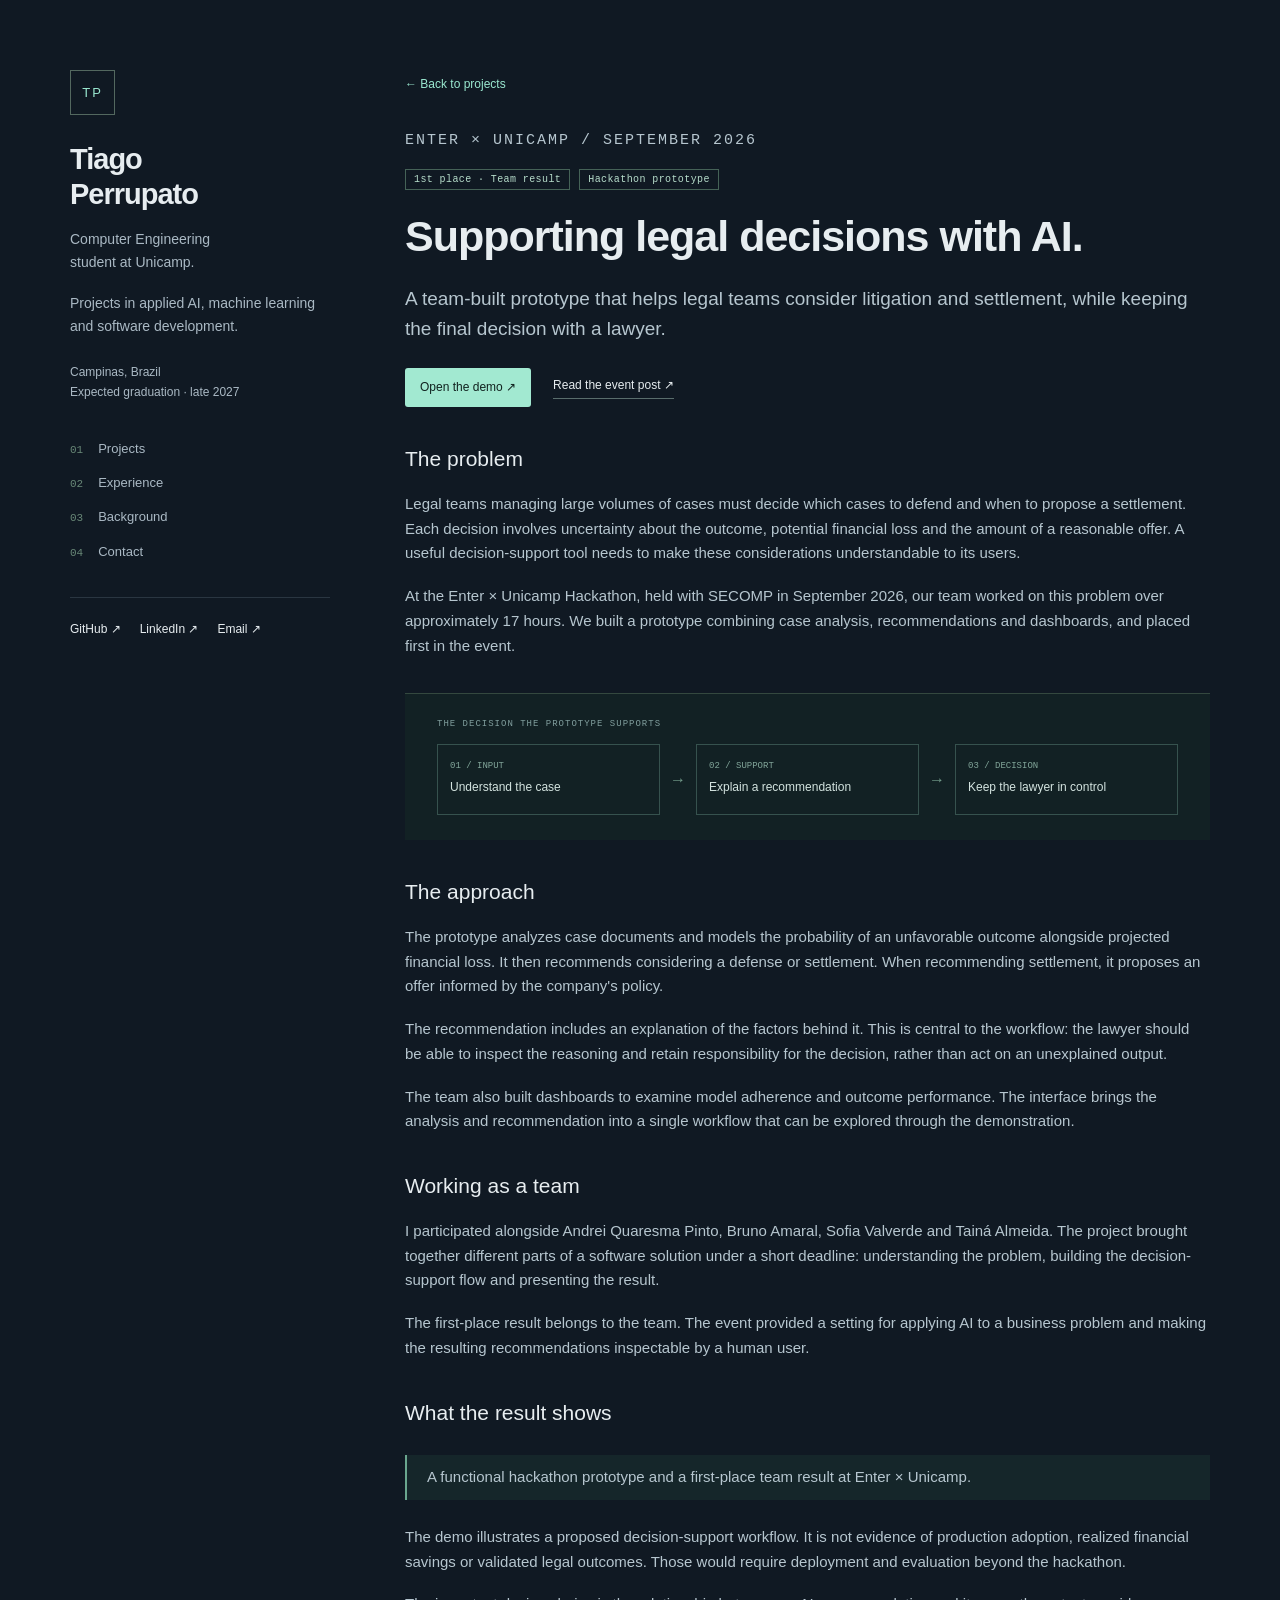
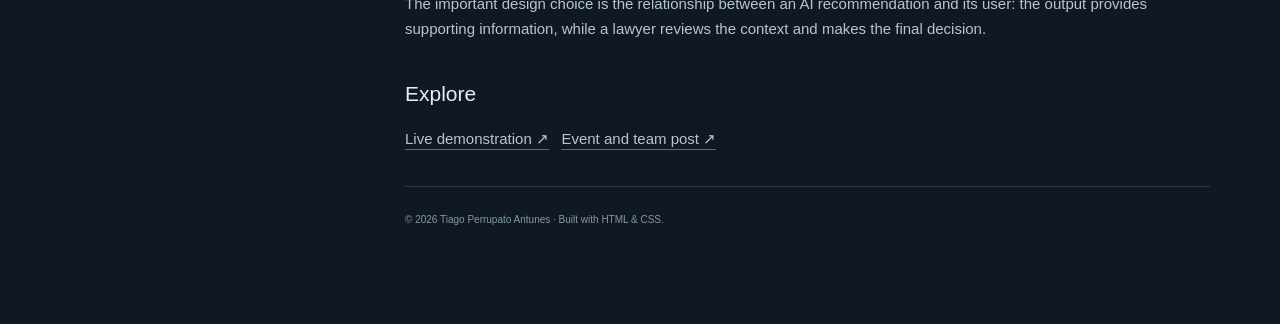
==== projects/enter-unicamp-hackathon/index.html @ a9821acb "Add original portfolio: projects/enter-unicamp-hackathon/index.html" ====
<!doctype html><html lang="en"><head><meta charset="utf-8"><meta name="viewport" content="width=device-width,initial-scale=1"><meta name="description" content="Enter × Unicamp Hackathon: a team prototype for explained litigation and settlement recommendations."><meta name="theme-color" content="#101923"><title>Legal decision support — Tiago Perrupato</title><link rel="icon" href="data:image/svg+xml,%3Csvg xmlns='http://www.w3.org/2000/svg' viewBox='0 0 40 40'%3E%3Crect width='40' height='40' rx='6' fill='%2315262a'/%3E%3Ctext x='7' y='27' fill='%239ae8d0' font-family='monospace' font-size='20'%3ETP%3C/text%3E%3C/svg%3E"><link rel="stylesheet" href="../../assets/style.css"></head><body><a class="skip" href="#main">Skip to content</a><div class="layout"><aside class="identity"><a href="../../" aria-label="Tiago Perrupato, home"><div class="monogram" aria-hidden="true">TP</div><h1>Tiago<br>Perrupato</h1></a><p>Computer Engineering<br>student at Unicamp.</p><p>Projects in applied AI, machine learning and software development.</p><p class="location">Campinas, Brazil<br>Expected graduation · late 2027</p><nav aria-label="Main navigation"><a href="../../#projects"><span class="navnum">01</span>Projects</a><a href="../../#experience"><span class="navnum">02</span>Experience</a><a href="../../#background"><span class="navnum">03</span>Background</a><a href="../../#contact"><span class="navnum">04</span>Contact</a></nav><div class="socials"><a href="https://github.com/tiagoperrupato">GitHub ↗</a><a href="https://www.linkedin.com/in/tiago-perrupato-antunes/">LinkedIn ↗</a><a href="mailto:tiagoperrupato@gmail.com">Email ↗</a></div></aside><main id="main"><div class="case"><a class="back" href="../../#projects">← Back to projects</a><p class="eyebrow">Enter × Unicamp / September 2026</p><div class="tags"><span class="tag">1st place · Team result</span><span class="tag">Hackathon prototype</span></div><h1>Supporting legal decisions with AI.</h1><p class="lead">A team-built prototype that helps legal teams consider litigation and settlement, while keeping the final decision with a lawyer.</p><div class="actions"><a class="primary" href="https://enter-claudios.vercel.app/processos">Open the demo ↗</a><a class="textlink" href="https://www.linkedin.com/feed/update/urn:li:activity:7506745849046073344/">Read the event post ↗</a></div><section><h2>The problem</h2><p>Legal teams managing large volumes of cases must decide which cases to defend and when to propose a settlement. Each decision involves uncertainty about the outcome, potential financial loss and the amount of a reasonable offer. A useful decision-support tool needs to make these considerations understandable to its users.</p><p>At the Enter × Unicamp Hackathon, held with SECOMP in September 2026, our team worked on this problem over approximately 17 hours. We built a prototype combining case analysis, recommendations and dashboards, and placed first in the event.</p></section><div class="workflow" aria-label="Decision workflow"><div class="caption">THE DECISION THE PROTOTYPE SUPPORTS</div><div class="steps"><div class="step"><small>01 / INPUT</small>Understand the case</div><span class="arrow" aria-hidden="true">→</span><div class="step"><small>02 / SUPPORT</small>Explain a recommendation</div><span class="arrow" aria-hidden="true">→</span><div class="step"><small>03 / DECISION</small>Keep the lawyer in control</div></div></div><section><h2>The approach</h2><p>The prototype analyzes case documents and models the probability of an unfavorable outcome alongside projected financial loss. It then recommends considering a defense or settlement. When recommending settlement, it proposes an offer informed by the company's policy.</p><p>The recommendation includes an explanation of the factors behind it. This is central to the workflow: the lawyer should be able to inspect the reasoning and retain responsibility for the decision, rather than act on an unexplained output.</p><p>The team also built dashboards to examine model adherence and outcome performance. The interface brings the analysis and recommendation into a single workflow that can be explored through the demonstration.</p></section><section><h2>Working as a team</h2><p>I participated alongside Andrei Quaresma Pinto, Bruno Amaral, Sofia Valverde and Tainá Almeida. The project brought together different parts of a software solution under a short deadline: understanding the problem, building the decision-support flow and presenting the result.</p><p>The first-place result belongs to the team. The event provided a setting for applying AI to a business problem and making the resulting recommendations inspectable by a human user.</p></section><section><h2>What the result shows</h2><div class="caseblock"><p>A functional hackathon prototype and a first-place team result at Enter × Unicamp.</p></div><p>The demo illustrates a proposed decision-support workflow. It is not evidence of production adoption, realized financial savings or validated legal outcomes. Those would require deployment and evaluation beyond the hackathon.</p><p>The important design choice is the relationship between an AI recommendation and its user: the output provides supporting information, while a lawyer reviews the context and makes the final decision.</p></section><section><h2>Explore</h2><p><a class="textlink" href="https://enter-claudios.vercel.app/processos">Live demonstration ↗</a> &nbsp; <a class="textlink" href="https://www.linkedin.com/feed/update/urn:li:activity:7506745849046073344/">Event and team post ↗</a></p></section></div><footer class="footer">© 2026 Tiago Perrupato Antunes · Built with HTML & CSS.</footer></main></div></body></html>
---- assets/style.css ----
*{box-sizing:border-box}html{scroll-behavior:smooth;scroll-padding-top:35px}body{margin:0;background:#101923;color:#e7edf0;font:16px/1.65 -apple-system,BlinkMacSystemFont,"Segoe UI",sans-serif}a{color:inherit;text-decoration:none}a:hover{color:#9ae8d0}a:focus-visible,summary:focus-visible{outline:2px solid #9ae8d0;outline-offset:5px}::selection{background:#9ae8d0;color:#101923}.skip{position:absolute;left:20px;top:-100px;background:#9ae8d0;color:#101923;padding:10px}.skip:focus{top:10px}.layout{max-width:1220px;margin:auto;display:grid;grid-template-columns:260px minmax(0,1fr);gap:75px;padding:70px 40px}.identity{position:sticky;top:65px;align-self:start}.monogram{width:45px;height:45px;border:1px solid #53685f;display:grid;place-items:center;color:#9ae8d0;font-size:13px;letter-spacing:2px;margin-bottom:27px}h1{font-size:29px;letter-spacing:-1px;line-height:1.2;margin:0 0 16px}p{margin:0 0 18px}.identity p{font-size:14px;color:#aab9c4}.muted{color:#aab9c4}.identity .location{font-size:12px;margin:25px 0}.identity nav{display:grid;gap:13px;margin:35px 0}.identity nav a{font-size:13px;color:#aab9c4}.identity nav a:hover{color:#9ae8d0}.navnum{font:11px monospace;color:#688877;margin-right:15px}.socials{display:flex;gap:19px;font-size:12px;border-top:1px solid #2a3641;padding-top:22px}.eyebrow{font:11px/1.5 monospace;letter-spacing:2px;text-transform:uppercase;color:#9ae8d0;margin:0 0 17px}.sectionhead{display:flex;align-items:center;justify-content:space-between;gap:20px;margin-bottom:24px}.sectionhead h2{font-size:22px;font-weight:500;letter-spacing:-.5px;margin:0}.sectionhead span{font:11px monospace;color:#7f94a3}.featured{border:1px solid #34483f;background:#15262a;position:relative;overflow:hidden;margin-bottom:37px}.featurebody{padding:32px}.tags{display:flex;gap:9px;flex-wrap:wrap;font:10px monospace;letter-spacing:.4px}.tag{border:1px solid #456257;padding:4px 8px;color:#b7ddcb}.featured h3{font-size:31px;letter-spacing:-1px;line-height:1.2;font-weight:500;margin:21px 0 17px}.featured p{font-size:14px;max-width:530px;color:#b9c9cd}.actions{display:flex;gap:22px;align-items:center;flex-wrap:wrap;margin-top:23px;font-size:12px}.primary{background:#a2e9d1;color:#11221f;padding:10px 15px;border-radius:3px}.primary:hover{background:#c4f5e5;color:#11221f}.textlink{border-bottom:1px solid #596d6c;padding-bottom:2px}.workflow{padding:25px 32px;background:#122124;border-top:1px solid #34483f}.workflow .caption{font:9px monospace;color:#809e9d;letter-spacing:1px;margin-bottom:15px}.steps{display:grid;grid-template-columns:1fr 20px 1fr 20px 1fr;align-items:center;gap:8px}.step{border:1px solid #36524e;padding:16px 12px;font-size:12px;color:#d3e3df}.step small{display:block;font:9px monospace;color:#82a69a;margin-bottom:7px}.arrow{color:#739c8b;text-align:center}.projectrow{display:grid;grid-template-columns:1fr auto;gap:22px;padding:23px 0;border-top:1px solid #2a3641}.projectrow h3{font-size:15px;font-weight:500;margin:0 0 6px}.projectrow p{font-size:13px;color:#aab9c4;max-width:520px;margin:0}.projectrow .meta{font:10px monospace;color:#789c91;margin-bottom:7px}.projectrow>a{font-size:12px;color:#a7d5c8;align-self:center;white-space:nowrap}section{margin-bottom:67px}.experience{display:grid;grid-template-columns:110px 1fr;gap:20px;padding:25px 0;border-top:1px solid #2a3641}.date{font:10px/1.8 monospace;color:#8fa4ae}.experience h3{font-size:16px;font-weight:500;margin:0 0 3px}.role{font-size:12px;color:#9ae8d0;margin-bottom:11px}.experience p{font-size:13px;color:#aab9c4;margin-bottom:10px}.paper{display:block;border-left:2px solid #5f9c87;padding-left:14px;margin-top:18px;font-size:12px;color:#c0d7d0}.background p{font-size:14px;color:#aab9c4}.edu{display:flex;justify-content:space-between;gap:20px;font-size:13px;border-top:1px solid #2a3641;padding:18px 0}.edu small{display:block;color:#aab9c4}.contactlinks{display:flex;flex-wrap:wrap;gap:23px;font-size:13px}.footer{font-size:10px;color:#8398a2;border-top:1px solid #2a3641;padding:25px 0}.back{display:inline-block;font-size:12px;color:#9ae8d0;margin-bottom:35px}.case h1{font-size:43px;line-height:1.15;margin:22px 0}.case h2{font-size:21px;font-weight:500;margin:35px 0 15px}.case p,.case li{font-size:15px;color:#b6c6cf}.case .lead{font-size:19px;line-height:1.6}.caseblock{border-left:2px solid #6aa68e;padding:10px 20px;margin:25px 0;background:#15262a}.caseblock p{margin:0}.case ul{padding-left:19px}.case section{margin-bottom:35px}@media(max-width:900px){.layout{gap:35px;padding:40px 25px;grid-template-columns:210px minmax(0,1fr)}.featured h3{font-size:26px}.steps{grid-template-columns:1fr}.arrow{transform:rotate(90deg);height:18px}.featurebody,.workflow{padding:23px}}@media(max-width:680px){.layout{display:block;padding:30px 22px}.identity{position:static;margin-bottom:43px}.monogram{margin-bottom:15px}.identity h1{font-size:29px}.identity p{max-width:400px}.identity nav{display:flex;gap:18px;flex-wrap:wrap;margin:25px 0}.navnum{display:none}.identity .location{margin:15px 0}.socials{max-width:360px}.experience{grid-template-columns:1fr;gap:8px}.date{font-size:10px}.sectionhead span{display:none}.projectrow{gap:13px}.projectrow>a{font-size:10px}.case h1{font-size:34px}.edu{display:block}.edu>span{display:block;margin-top:8px}.case .lead{font-size:17px}}@media(prefers-reduced-motion:reduce){html{scroll-behavior:auto}}
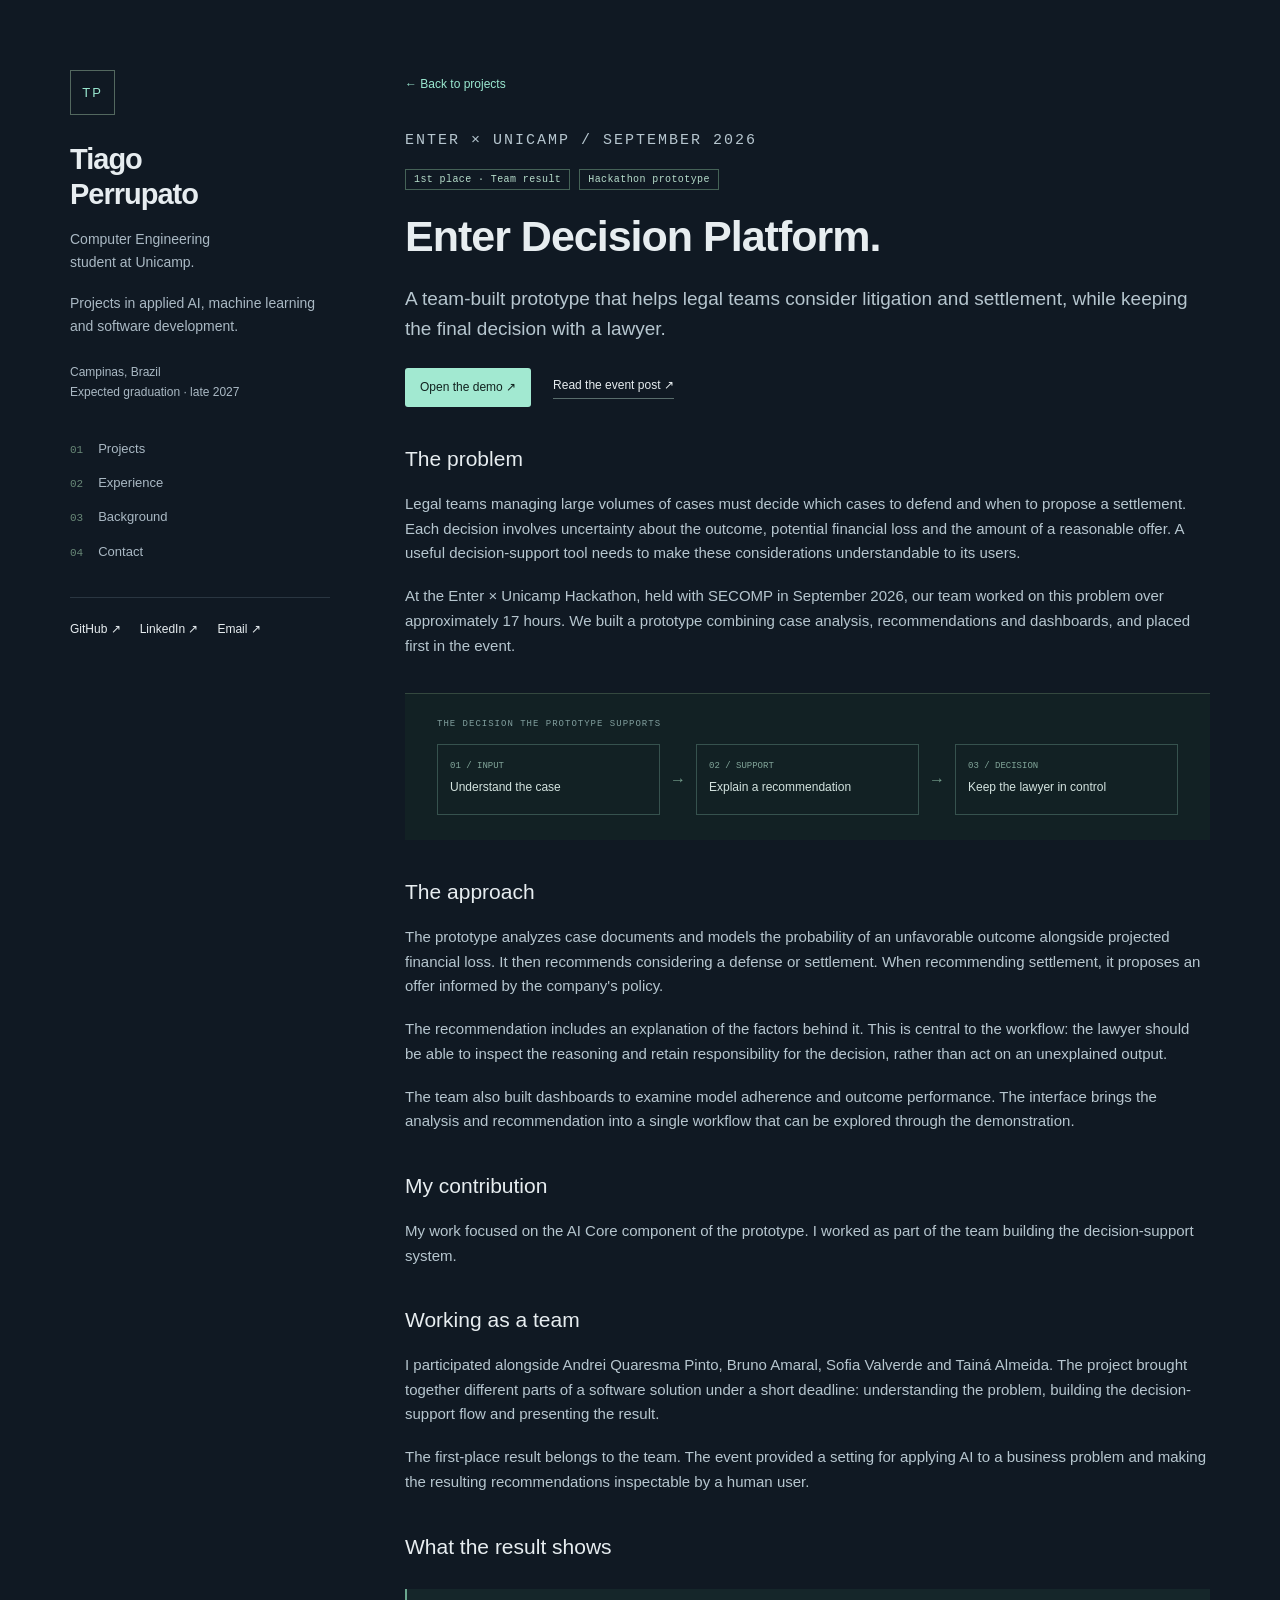
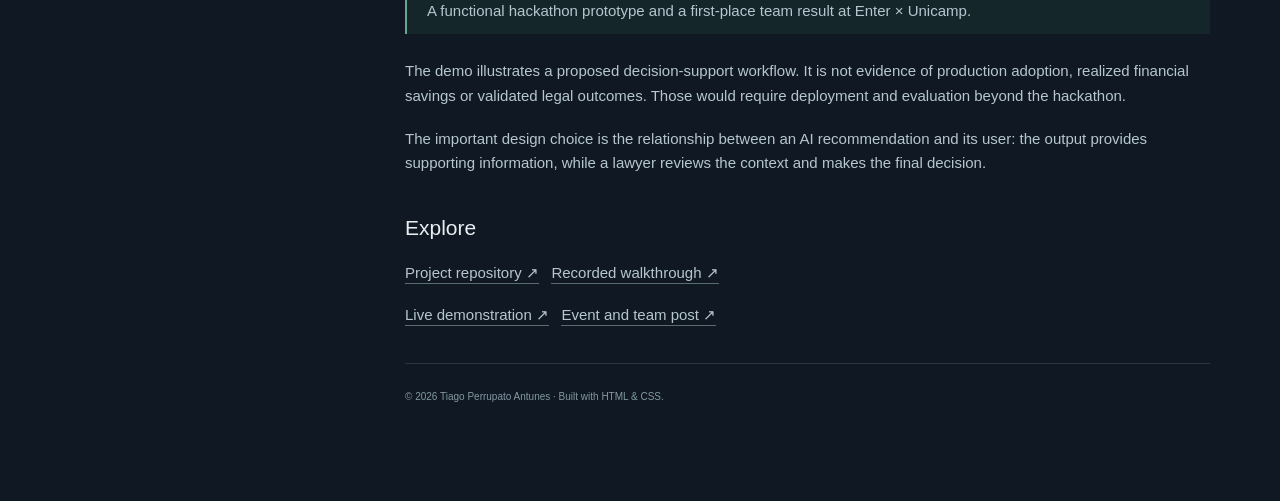
==== commit 031ed83f: "Refine project presentation and attribution" ====
--- a/projects/enter-unicamp-hackathon/index.html
+++ b/projects/enter-unicamp-hackathon/index.html
@@ -1 +1 @@
-<!doctype html><html lang="en"><head><meta charset="utf-8"><meta name="viewport" content="width=device-width,initial-scale=1"><meta name="description" content="Enter × Unicamp Hackathon: a team prototype for explained litigation and settlement recommendations."><meta name="theme-color" content="#101923"><title>Legal decision support — Tiago Perrupato</title><link rel="icon" href="data:image/svg+xml,%3Csvg xmlns='http://www.w3.org/2000/svg' viewBox='0 0 40 40'%3E%3Crect width='40' height='40' rx='6' fill='%2315262a'/%3E%3Ctext x='7' y='27' fill='%239ae8d0' font-family='monospace' font-size='20'%3ETP%3C/text%3E%3C/svg%3E"><link rel="stylesheet" href="../../assets/style.css"></head><body><a class="skip" href="#main">Skip to content</a><div class="layout"><aside class="identity"><a href="../../" aria-label="Tiago Perrupato, home"><div class="monogram" aria-hidden="true">TP</div><h1>Tiago<br>Perrupato</h1></a><p>Computer Engineering<br>student at Unicamp.</p><p>Projects in applied AI, machine learning and software development.</p><p class="location">Campinas, Brazil<br>Expected graduation · late 2027</p><nav aria-label="Main navigation"><a href="../../#projects"><span class="navnum">01</span>Projects</a><a href="../../#experience"><span class="navnum">02</span>Experience</a><a href="../../#background"><span class="navnum">03</span>Background</a><a href="../../#contact"><span class="navnum">04</span>Contact</a></nav><div class="socials"><a href="https://github.com/tiagoperrupato">GitHub ↗</a><a href="https://www.linkedin.com/in/tiago-perrupato-antunes/">LinkedIn ↗</a><a href="mailto:tiagoperrupato@gmail.com">Email ↗</a></div></aside><main id="main"><div class="case"><a class="back" href="../../#projects">← Back to projects</a><p class="eyebrow">Enter × Unicamp / September 2026</p><div class="tags"><span class="tag">1st place · Team result</span><span class="tag">Hackathon prototype</span></div><h1>Supporting legal decisions with AI.</h1><p class="lead">A team-built prototype that helps legal teams consider litigation and settlement, while keeping the final decision with a lawyer.</p><div class="actions"><a class="primary" href="https://enter-claudios.vercel.app/processos">Open the demo ↗</a><a class="textlink" href="https://www.linkedin.com/feed/update/urn:li:activity:7506745849046073344/">Read the event post ↗</a></div><section><h2>The problem</h2><p>Legal teams managing large volumes of cases must decide which cases to defend and when to propose a settlement. Each decision involves uncertainty about the outcome, potential financial loss and the amount of a reasonable offer. A useful decision-support tool needs to make these considerations understandable to its users.</p><p>At the Enter × Unicamp Hackathon, held with SECOMP in September 2026, our team worked on this problem over approximately 17 hours. We built a prototype combining case analysis, recommendations and dashboards, and placed first in the event.</p></section><div class="workflow" aria-label="Decision workflow"><div class="caption">THE DECISION THE PROTOTYPE SUPPORTS</div><div class="steps"><div class="step"><small>01 / INPUT</small>Understand the case</div><span class="arrow" aria-hidden="true">→</span><div class="step"><small>02 / SUPPORT</small>Explain a recommendation</div><span class="arrow" aria-hidden="true">→</span><div class="step"><small>03 / DECISION</small>Keep the lawyer in control</div></div></div><section><h2>The approach</h2><p>The prototype analyzes case documents and models the probability of an unfavorable outcome alongside projected financial loss. It then recommends considering a defense or settlement. When recommending settlement, it proposes an offer informed by the company's policy.</p><p>The recommendation includes an explanation of the factors behind it. This is central to the workflow: the lawyer should be able to inspect the reasoning and retain responsibility for the decision, rather than act on an unexplained output.</p><p>The team also built dashboards to examine model adherence and outcome performance. The interface brings the analysis and recommendation into a single workflow that can be explored through the demonstration.</p></section><section><h2>Working as a team</h2><p>I participated alongside Andrei Quaresma Pinto, Bruno Amaral, Sofia Valverde and Tainá Almeida. The project brought together different parts of a software solution under a short deadline: understanding the problem, building the decision-support flow and presenting the result.</p><p>The first-place result belongs to the team. The event provided a setting for applying AI to a business problem and making the resulting recommendations inspectable by a human user.</p></section><section><h2>What the result shows</h2><div class="caseblock"><p>A functional hackathon prototype and a first-place team result at Enter × Unicamp.</p></div><p>The demo illustrates a proposed decision-support workflow. It is not evidence of production adoption, realized financial savings or validated legal outcomes. Those would require deployment and evaluation beyond the hackathon.</p><p>The important design choice is the relationship between an AI recommendation and its user: the output provides supporting information, while a lawyer reviews the context and makes the final decision.</p></section><section><h2>Explore</h2><p><a class="textlink" href="https://enter-claudios.vercel.app/processos">Live demonstration ↗</a> &nbsp; <a class="textlink" href="https://www.linkedin.com/feed/update/urn:li:activity:7506745849046073344/">Event and team post ↗</a></p></section></div><footer class="footer">© 2026 Tiago Perrupato Antunes · Built with HTML & CSS.</footer></main></div></body></html>+<!doctype html><html lang="en"><head><meta charset="utf-8"><meta name="viewport" content="width=device-width,initial-scale=1"><meta name="description" content="Enter × Unicamp Hackathon: a team prototype for explained litigation and settlement recommendations."><meta name="theme-color" content="#101923"><title>Legal decision support — Tiago Perrupato</title><link rel="icon" href="data:image/svg+xml,%3Csvg xmlns='http://www.w3.org/2000/svg' viewBox='0 0 40 40'%3E%3Crect width='40' height='40' rx='6' fill='%2315262a'/%3E%3Ctext x='7' y='27' fill='%239ae8d0' font-family='monospace' font-size='20'%3ETP%3C/text%3E%3C/svg%3E"><link rel="stylesheet" href="../../assets/style.css"></head><body><a class="skip" href="#main">Skip to content</a><div class="layout"><aside class="identity"><a href="../../" aria-label="Tiago Perrupato, home"><div class="monogram" aria-hidden="true">TP</div><h1>Tiago<br>Perrupato</h1></a><p>Computer Engineering<br>student at Unicamp.</p><p>Projects in applied AI, machine learning and software development.</p><p class="location">Campinas, Brazil<br>Expected graduation · late 2027</p><nav aria-label="Main navigation"><a href="../../#projects"><span class="navnum">01</span>Projects</a><a href="../../#experience"><span class="navnum">02</span>Experience</a><a href="../../#background"><span class="navnum">03</span>Background</a><a href="../../#contact"><span class="navnum">04</span>Contact</a></nav><div class="socials"><a href="https://github.com/tiagoperrupato">GitHub ↗</a><a href="https://www.linkedin.com/in/tiago-perrupato-antunes/">LinkedIn ↗</a><a href="mailto:tiagoperrupato@gmail.com">Email ↗</a></div></aside><main id="main"><div class="case"><a class="back" href="../../#projects">← Back to projects</a><p class="eyebrow">Enter × Unicamp / September 2026</p><div class="tags"><span class="tag">1st place · Team result</span><span class="tag">Hackathon prototype</span></div><h1>Enter Decision Platform.</h1><p class="lead">A team-built prototype that helps legal teams consider litigation and settlement, while keeping the final decision with a lawyer.</p><div class="actions"><a class="primary" href="https://enter-claudios.vercel.app/processos">Open the demo ↗</a><a class="textlink" href="https://www.linkedin.com/feed/update/urn:li:activity:7506745849046073344/">Read the event post ↗</a></div><section><h2>The problem</h2><p>Legal teams managing large volumes of cases must decide which cases to defend and when to propose a settlement. Each decision involves uncertainty about the outcome, potential financial loss and the amount of a reasonable offer. A useful decision-support tool needs to make these considerations understandable to its users.</p><p>At the Enter × Unicamp Hackathon, held with SECOMP in September 2026, our team worked on this problem over approximately 17 hours. We built a prototype combining case analysis, recommendations and dashboards, and placed first in the event.</p></section><div class="workflow" aria-label="Decision workflow"><div class="caption">THE DECISION THE PROTOTYPE SUPPORTS</div><div class="steps"><div class="step"><small>01 / INPUT</small>Understand the case</div><span class="arrow" aria-hidden="true">→</span><div class="step"><small>02 / SUPPORT</small>Explain a recommendation</div><span class="arrow" aria-hidden="true">→</span><div class="step"><small>03 / DECISION</small>Keep the lawyer in control</div></div></div><section><h2>The approach</h2><p>The prototype analyzes case documents and models the probability of an unfavorable outcome alongside projected financial loss. It then recommends considering a defense or settlement. When recommending settlement, it proposes an offer informed by the company's policy.</p><p>The recommendation includes an explanation of the factors behind it. This is central to the workflow: the lawyer should be able to inspect the reasoning and retain responsibility for the decision, rather than act on an unexplained output.</p><p>The team also built dashboards to examine model adherence and outcome performance. The interface brings the analysis and recommendation into a single workflow that can be explored through the demonstration.</p></section><section><h2>My contribution</h2><p>My work focused on the AI Core component of the prototype. I worked as part of the team building the decision-support system.</p><h2>Working as a team</h2><p>I participated alongside Andrei Quaresma Pinto, Bruno Amaral, Sofia Valverde and Tainá Almeida. The project brought together different parts of a software solution under a short deadline: understanding the problem, building the decision-support flow and presenting the result.</p><p>The first-place result belongs to the team. The event provided a setting for applying AI to a business problem and making the resulting recommendations inspectable by a human user.</p></section><section><h2>What the result shows</h2><div class="caseblock"><p>A functional hackathon prototype and a first-place team result at Enter × Unicamp.</p></div><p>The demo illustrates a proposed decision-support workflow. It is not evidence of production adoption, realized financial savings or validated legal outcomes. Those would require deployment and evaluation beyond the hackathon.</p><p>The important design choice is the relationship between an AI recommendation and its user: the output provides supporting information, while a lawyer reviews the context and makes the final decision.</p></section><section><h2>Explore</h2><p><a class="textlink" href="https://github.com/AndreiQP/hackathon-unicamp-2026">Project repository ↗</a> &nbsp; <a class="textlink" href="https://youtu.be/1ZYb-6MXH5U">Recorded walkthrough ↗</a></p><p><a class="textlink" href="https://enter-claudios.vercel.app/processos">Live demonstration ↗</a> &nbsp; <a class="textlink" href="https://www.linkedin.com/feed/update/urn:li:activity:7506745849046073344/">Event and team post ↗</a></p></section></div><footer class="footer">© 2026 Tiago Perrupato Antunes · Built with HTML & CSS.</footer></main></div></body></html>
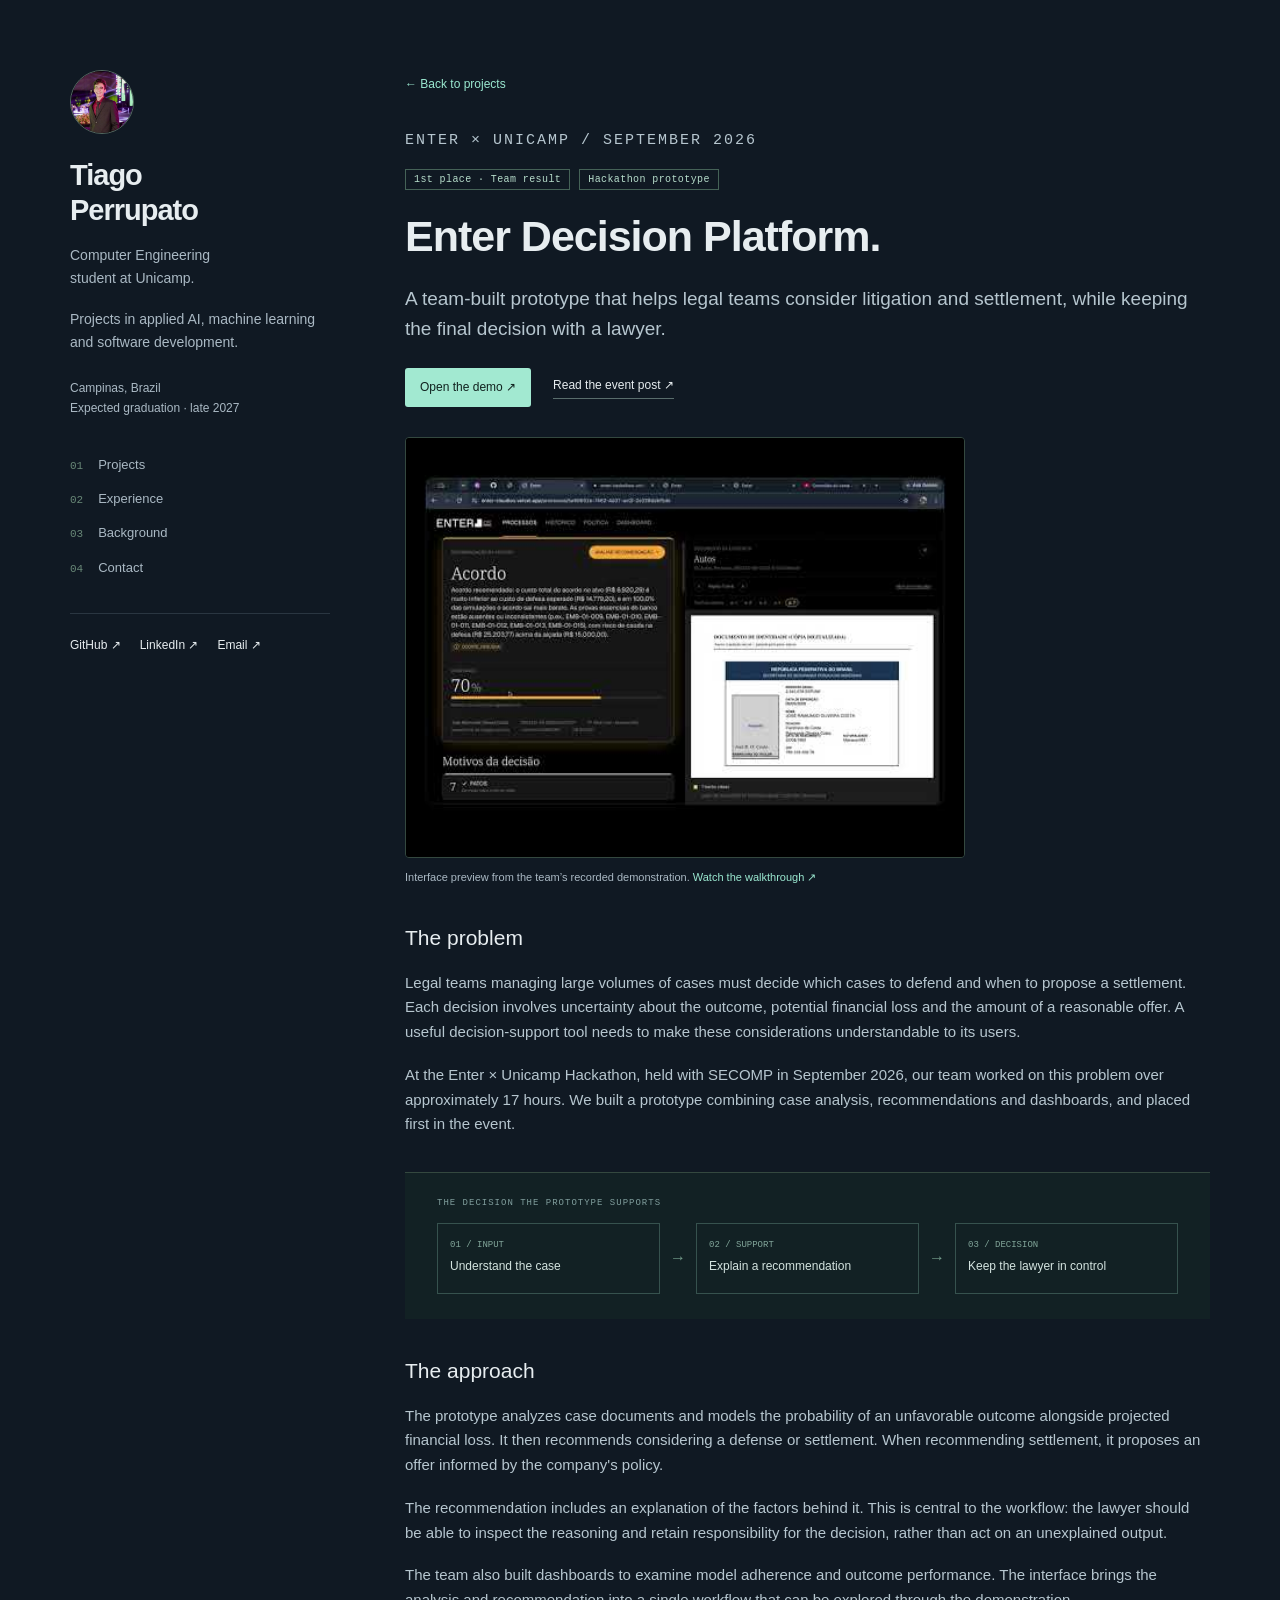
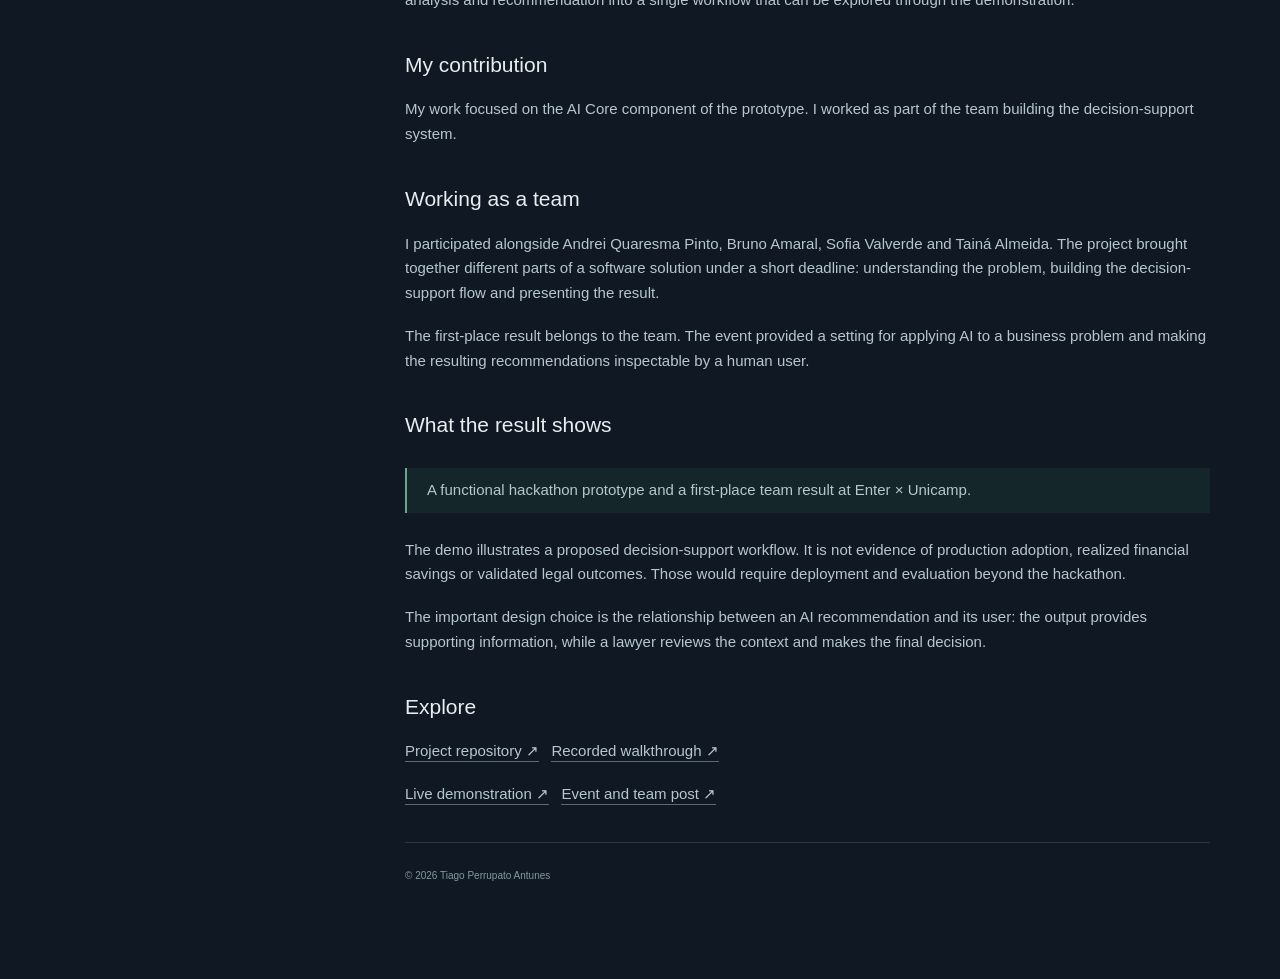
==== commit 7196a9da: "Refine project presentation and attribution" ====
--- a/projects/enter-unicamp-hackathon/index.html
+++ b/projects/enter-unicamp-hackathon/index.html
@@ -1 +1 @@
-<!doctype html><html lang="en"><head><meta charset="utf-8"><meta name="viewport" content="width=device-width,initial-scale=1"><meta name="description" content="Enter × Unicamp Hackathon: a team prototype for explained litigation and settlement recommendations."><meta name="theme-color" content="#101923"><title>Legal decision support — Tiago Perrupato</title><link rel="icon" href="data:image/svg+xml,%3Csvg xmlns='http://www.w3.org/2000/svg' viewBox='0 0 40 40'%3E%3Crect width='40' height='40' rx='6' fill='%2315262a'/%3E%3Ctext x='7' y='27' fill='%239ae8d0' font-family='monospace' font-size='20'%3ETP%3C/text%3E%3C/svg%3E"><link rel="stylesheet" href="../../assets/style.css"></head><body><a class="skip" href="#main">Skip to content</a><div class="layout"><aside class="identity"><a href="../../" aria-label="Tiago Perrupato, home"><div class="monogram" aria-hidden="true">TP</div><h1>Tiago<br>Perrupato</h1></a><p>Computer Engineering<br>student at Unicamp.</p><p>Projects in applied AI, machine learning and software development.</p><p class="location">Campinas, Brazil<br>Expected graduation · late 2027</p><nav aria-label="Main navigation"><a href="../../#projects"><span class="navnum">01</span>Projects</a><a href="../../#experience"><span class="navnum">02</span>Experience</a><a href="../../#background"><span class="navnum">03</span>Background</a><a href="../../#contact"><span class="navnum">04</span>Contact</a></nav><div class="socials"><a href="https://github.com/tiagoperrupato">GitHub ↗</a><a href="https://www.linkedin.com/in/tiago-perrupato-antunes/">LinkedIn ↗</a><a href="mailto:tiagoperrupato@gmail.com">Email ↗</a></div></aside><main id="main"><div class="case"><a class="back" href="../../#projects">← Back to projects</a><p class="eyebrow">Enter × Unicamp / September 2026</p><div class="tags"><span class="tag">1st place · Team result</span><span class="tag">Hackathon prototype</span></div><h1>Enter Decision Platform.</h1><p class="lead">A team-built prototype that helps legal teams consider litigation and settlement, while keeping the final decision with a lawyer.</p><div class="actions"><a class="primary" href="https://enter-claudios.vercel.app/processos">Open the demo ↗</a><a class="textlink" href="https://www.linkedin.com/feed/update/urn:li:activity:7506745849046073344/">Read the event post ↗</a></div><section><h2>The problem</h2><p>Legal teams managing large volumes of cases must decide which cases to defend and when to propose a settlement. Each decision involves uncertainty about the outcome, potential financial loss and the amount of a reasonable offer. A useful decision-support tool needs to make these considerations understandable to its users.</p><p>At the Enter × Unicamp Hackathon, held with SECOMP in September 2026, our team worked on this problem over approximately 17 hours. We built a prototype combining case analysis, recommendations and dashboards, and placed first in the event.</p></section><div class="workflow" aria-label="Decision workflow"><div class="caption">THE DECISION THE PROTOTYPE SUPPORTS</div><div class="steps"><div class="step"><small>01 / INPUT</small>Understand the case</div><span class="arrow" aria-hidden="true">→</span><div class="step"><small>02 / SUPPORT</small>Explain a recommendation</div><span class="arrow" aria-hidden="true">→</span><div class="step"><small>03 / DECISION</small>Keep the lawyer in control</div></div></div><section><h2>The approach</h2><p>The prototype analyzes case documents and models the probability of an unfavorable outcome alongside projected financial loss. It then recommends considering a defense or settlement. When recommending settlement, it proposes an offer informed by the company's policy.</p><p>The recommendation includes an explanation of the factors behind it. This is central to the workflow: the lawyer should be able to inspect the reasoning and retain responsibility for the decision, rather than act on an unexplained output.</p><p>The team also built dashboards to examine model adherence and outcome performance. The interface brings the analysis and recommendation into a single workflow that can be explored through the demonstration.</p></section><section><h2>My contribution</h2><p>My work focused on the AI Core component of the prototype. I worked as part of the team building the decision-support system.</p><h2>Working as a team</h2><p>I participated alongside Andrei Quaresma Pinto, Bruno Amaral, Sofia Valverde and Tainá Almeida. The project brought together different parts of a software solution under a short deadline: understanding the problem, building the decision-support flow and presenting the result.</p><p>The first-place result belongs to the team. The event provided a setting for applying AI to a business problem and making the resulting recommendations inspectable by a human user.</p></section><section><h2>What the result shows</h2><div class="caseblock"><p>A functional hackathon prototype and a first-place team result at Enter × Unicamp.</p></div><p>The demo illustrates a proposed decision-support workflow. It is not evidence of production adoption, realized financial savings or validated legal outcomes. Those would require deployment and evaluation beyond the hackathon.</p><p>The important design choice is the relationship between an AI recommendation and its user: the output provides supporting information, while a lawyer reviews the context and makes the final decision.</p></section><section><h2>Explore</h2><p><a class="textlink" href="https://github.com/AndreiQP/hackathon-unicamp-2026">Project repository ↗</a> &nbsp; <a class="textlink" href="https://youtu.be/1ZYb-6MXH5U">Recorded walkthrough ↗</a></p><p><a class="textlink" href="https://enter-claudios.vercel.app/processos">Live demonstration ↗</a> &nbsp; <a class="textlink" href="https://www.linkedin.com/feed/update/urn:li:activity:7506745849046073344/">Event and team post ↗</a></p></section></div><footer class="footer">© 2026 Tiago Perrupato Antunes · Built with HTML & CSS.</footer></main></div></body></html>+<!doctype html><html lang="en"><head><meta charset="utf-8"><meta name="viewport" content="width=device-width,initial-scale=1"><meta name="description" content="Enter × Unicamp Hackathon: a team prototype for explained litigation and settlement recommendations."><meta name="theme-color" content="#101923"><title>Legal decision support — Tiago Perrupato</title><link rel="icon" href="data:image/svg+xml,%3Csvg xmlns='http://www.w3.org/2000/svg' viewBox='0 0 40 40'%3E%3Crect width='40' height='40' rx='6' fill='%2315262a'/%3E%3Ctext x='7' y='27' fill='%239ae8d0' font-family='monospace' font-size='20'%3ETP%3C/text%3E%3C/svg%3E"><link rel="stylesheet" href="../../assets/style.css"></head><body><a class="skip" href="#main">Skip to content</a><div class="layout"><aside class="identity"><a href="../../" aria-label="Tiago Perrupato, home"><img class="portrait" src="../../assets/portrait.jpg" alt="Tiago Perrupato Antunes" width="64" height="64"><h1>Tiago<br>Perrupato</h1></a><p>Computer Engineering<br>student at Unicamp.</p><p>Projects in applied AI, machine learning and software development.</p><p class="location">Campinas, Brazil<br>Expected graduation · late 2027</p><nav aria-label="Main navigation"><a href="../../#projects"><span class="navnum">01</span>Projects</a><a href="../../#experience"><span class="navnum">02</span>Experience</a><a href="../../#background"><span class="navnum">03</span>Background</a><a href="../../#contact"><span class="navnum">04</span>Contact</a></nav><div class="socials"><a href="https://github.com/tiagoperrupato">GitHub ↗</a><a href="https://www.linkedin.com/in/tiago-perrupato-antunes/">LinkedIn ↗</a><a href="mailto:tiagoperrupato@gmail.com">Email ↗</a></div></aside><main id="main"><div class="case"><a class="back" href="../../#projects">← Back to projects</a><p class="eyebrow">Enter × Unicamp / September 2026</p><div class="tags"><span class="tag">1st place · Team result</span><span class="tag">Hackathon prototype</span></div><h1>Enter Decision Platform.</h1><p class="lead">A team-built prototype that helps legal teams consider litigation and settlement, while keeping the final decision with a lawyer.</p><div class="actions"><a class="primary" href="https://enter-claudios.vercel.app/processos">Open the demo ↗</a><a class="textlink" href="https://www.linkedin.com/feed/update/urn:li:activity:7506745849046073344/">Read the event post ↗</a></div><figure class="demofigure"><a href="https://youtu.be/1ZYb-6MXH5U"><img src="../../assets/hackathon-video.jpg" alt="Video preview showing the project recommendation and document-review interface" width="480" height="360"></a><figcaption>Interface preview from the team’s recorded demonstration. <a href="https://youtu.be/1ZYb-6MXH5U">Watch the walkthrough ↗</a></figcaption></figure><section><h2>The problem</h2><p>Legal teams managing large volumes of cases must decide which cases to defend and when to propose a settlement. Each decision involves uncertainty about the outcome, potential financial loss and the amount of a reasonable offer. A useful decision-support tool needs to make these considerations understandable to its users.</p><p>At the Enter × Unicamp Hackathon, held with SECOMP in September 2026, our team worked on this problem over approximately 17 hours. We built a prototype combining case analysis, recommendations and dashboards, and placed first in the event.</p></section><div class="workflow" aria-label="Decision workflow"><div class="caption">THE DECISION THE PROTOTYPE SUPPORTS</div><div class="steps"><div class="step"><small>01 / INPUT</small>Understand the case</div><span class="arrow" aria-hidden="true">→</span><div class="step"><small>02 / SUPPORT</small>Explain a recommendation</div><span class="arrow" aria-hidden="true">→</span><div class="step"><small>03 / DECISION</small>Keep the lawyer in control</div></div></div><section><h2>The approach</h2><p>The prototype analyzes case documents and models the probability of an unfavorable outcome alongside projected financial loss. It then recommends considering a defense or settlement. When recommending settlement, it proposes an offer informed by the company's policy.</p><p>The recommendation includes an explanation of the factors behind it. This is central to the workflow: the lawyer should be able to inspect the reasoning and retain responsibility for the decision, rather than act on an unexplained output.</p><p>The team also built dashboards to examine model adherence and outcome performance. The interface brings the analysis and recommendation into a single workflow that can be explored through the demonstration.</p></section><section><h2>My contribution</h2><p>My work focused on the AI Core component of the prototype. I worked as part of the team building the decision-support system.</p><h2>Working as a team</h2><p>I participated alongside Andrei Quaresma Pinto, Bruno Amaral, Sofia Valverde and Tainá Almeida. The project brought together different parts of a software solution under a short deadline: understanding the problem, building the decision-support flow and presenting the result.</p><p>The first-place result belongs to the team. The event provided a setting for applying AI to a business problem and making the resulting recommendations inspectable by a human user.</p></section><section><h2>What the result shows</h2><div class="caseblock"><p>A functional hackathon prototype and a first-place team result at Enter × Unicamp.</p></div><p>The demo illustrates a proposed decision-support workflow. It is not evidence of production adoption, realized financial savings or validated legal outcomes. Those would require deployment and evaluation beyond the hackathon.</p><p>The important design choice is the relationship between an AI recommendation and its user: the output provides supporting information, while a lawyer reviews the context and makes the final decision.</p></section><section><h2>Explore</h2><p><a class="textlink" href="https://github.com/AndreiQP/hackathon-unicamp-2026">Project repository ↗</a> &nbsp; <a class="textlink" href="https://youtu.be/1ZYb-6MXH5U">Recorded walkthrough ↗</a></p><p><a class="textlink" href="https://enter-claudios.vercel.app/processos">Live demonstration ↗</a> &nbsp; <a class="textlink" href="https://www.linkedin.com/feed/update/urn:li:activity:7506745849046073344/">Event and team post ↗</a></p></section></div><footer class="footer">© 2026 Tiago Perrupato Antunes</footer></main></div></body></html>
--- a/assets/style.css
+++ b/assets/style.css
@@ -1 +1,2 @@
-*{box-sizing:border-box}html{scroll-behavior:smooth;scroll-padding-top:35px}body{margin:0;background:#101923;color:#e7edf0;font:16px/1.65 -apple-system,BlinkMacSystemFont,"Segoe UI",sans-serif}a{color:inherit;text-decoration:none}a:hover{color:#9ae8d0}a:focus-visible,summary:focus-visible{outline:2px solid #9ae8d0;outline-offset:5px}::selection{background:#9ae8d0;color:#101923}.skip{position:absolute;left:20px;top:-100px;background:#9ae8d0;color:#101923;padding:10px}.skip:focus{top:10px}.layout{max-width:1220px;margin:auto;display:grid;grid-template-columns:260px minmax(0,1fr);gap:75px;padding:70px 40px}.identity{position:sticky;top:65px;align-self:start}.monogram{width:45px;height:45px;border:1px solid #53685f;display:grid;place-items:center;color:#9ae8d0;font-size:13px;letter-spacing:2px;margin-bottom:27px}h1{font-size:29px;letter-spacing:-1px;line-height:1.2;margin:0 0 16px}p{margin:0 0 18px}.identity p{font-size:14px;color:#aab9c4}.muted{color:#aab9c4}.identity .location{font-size:12px;margin:25px 0}.identity nav{display:grid;gap:13px;margin:35px 0}.identity nav a{font-size:13px;color:#aab9c4}.identity nav a:hover{color:#9ae8d0}.navnum{font:11px monospace;color:#688877;margin-right:15px}.socials{display:flex;gap:19px;font-size:12px;border-top:1px solid #2a3641;padding-top:22px}.eyebrow{font:11px/1.5 monospace;letter-spacing:2px;text-transform:uppercase;color:#9ae8d0;margin:0 0 17px}.sectionhead{display:flex;align-items:center;justify-content:space-between;gap:20px;margin-bottom:24px}.sectionhead h2{font-size:22px;font-weight:500;letter-spacing:-.5px;margin:0}.sectionhead span{font:11px monospace;color:#7f94a3}.featured{border:1px solid #34483f;background:#15262a;position:relative;overflow:hidden;margin-bottom:37px}.featurebody{padding:32px}.tags{display:flex;gap:9px;flex-wrap:wrap;font:10px monospace;letter-spacing:.4px}.tag{border:1px solid #456257;padding:4px 8px;color:#b7ddcb}.featured h3{font-size:31px;letter-spacing:-1px;line-height:1.2;font-weight:500;margin:21px 0 17px}.featured p{font-size:14px;max-width:530px;color:#b9c9cd}.actions{display:flex;gap:22px;align-items:center;flex-wrap:wrap;margin-top:23px;font-size:12px}.primary{background:#a2e9d1;color:#11221f;padding:10px 15px;border-radius:3px}.primary:hover{background:#c4f5e5;color:#11221f}.textlink{border-bottom:1px solid #596d6c;padding-bottom:2px}.workflow{padding:25px 32px;background:#122124;border-top:1px solid #34483f}.workflow .caption{font:9px monospace;color:#809e9d;letter-spacing:1px;margin-bottom:15px}.steps{display:grid;grid-template-columns:1fr 20px 1fr 20px 1fr;align-items:center;gap:8px}.step{border:1px solid #36524e;padding:16px 12px;font-size:12px;color:#d3e3df}.step small{display:block;font:9px monospace;color:#82a69a;margin-bottom:7px}.arrow{color:#739c8b;text-align:center}.projectrow{display:grid;grid-template-columns:1fr auto;gap:22px;padding:23px 0;border-top:1px solid #2a3641}.projectrow h3{font-size:15px;font-weight:500;margin:0 0 6px}.projectrow p{font-size:13px;color:#aab9c4;max-width:520px;margin:0}.projectrow .meta{font:10px monospace;color:#789c91;margin-bottom:7px}.projectrow>a{font-size:12px;color:#a7d5c8;align-self:center;white-space:nowrap}section{margin-bottom:67px}.experience{display:grid;grid-template-columns:110px 1fr;gap:20px;padding:25px 0;border-top:1px solid #2a3641}.date{font:10px/1.8 monospace;color:#8fa4ae}.experience h3{font-size:16px;font-weight:500;margin:0 0 3px}.role{font-size:12px;color:#9ae8d0;margin-bottom:11px}.experience p{font-size:13px;color:#aab9c4;margin-bottom:10px}.paper{display:block;border-left:2px solid #5f9c87;padding-left:14px;margin-top:18px;font-size:12px;color:#c0d7d0}.background p{font-size:14px;color:#aab9c4}.edu{display:flex;justify-content:space-between;gap:20px;font-size:13px;border-top:1px solid #2a3641;padding:18px 0}.edu small{display:block;color:#aab9c4}.contactlinks{display:flex;flex-wrap:wrap;gap:23px;font-size:13px}.footer{font-size:10px;color:#8398a2;border-top:1px solid #2a3641;padding:25px 0}.back{display:inline-block;font-size:12px;color:#9ae8d0;margin-bottom:35px}.case h1{font-size:43px;line-height:1.15;margin:22px 0}.case h2{font-size:21px;font-weight:500;margin:35px 0 15px}.case p,.case li{font-size:15px;color:#b6c6cf}.case .lead{font-size:19px;line-height:1.6}.caseblock{border-left:2px solid #6aa68e;padding:10px 20px;margin:25px 0;background:#15262a}.caseblock p{margin:0}.case ul{padding-left:19px}.case section{margin-bottom:35px}@media(max-width:900px){.layout{gap:35px;padding:40px 25px;grid-template-columns:210px minmax(0,1fr)}.featured h3{font-size:26px}.steps{grid-template-columns:1fr}.arrow{transform:rotate(90deg);height:18px}.featurebody,.workflow{padding:23px}}@media(max-width:680px){.layout{display:block;padding:30px 22px}.identity{position:static;margin-bottom:43px}.monogram{margin-bottom:15px}.identity h1{font-size:29px}.identity p{max-width:400px}.identity nav{display:flex;gap:18px;flex-wrap:wrap;margin:25px 0}.navnum{display:none}.identity .location{margin:15px 0}.socials{max-width:360px}.experience{grid-template-columns:1fr;gap:8px}.date{font-size:10px}.sectionhead span{display:none}.projectrow{gap:13px}.projectrow>a{font-size:10px}.case h1{font-size:34px}.edu{display:block}.edu>span{display:block;margin-top:8px}.case .lead{font-size:17px}}@media(prefers-reduced-motion:reduce){html{scroll-behavior:auto}}+*{box-sizing:border-box}html{scroll-behavior:smooth;scroll-padding-top:35px}body{margin:0;background:#101923;color:#e7edf0;font:16px/1.65 -apple-system,BlinkMacSystemFont,"Segoe UI",sans-serif}a{color:inherit;text-decoration:none}a:hover{color:#9ae8d0}a:focus-visible,summary:focus-visible{outline:2px solid #9ae8d0;outline-offset:5px}::selection{background:#9ae8d0;color:#101923}.skip{position:absolute;left:20px;top:-100px;background:#9ae8d0;color:#101923;padding:10px}.skip:focus{top:10px}.layout{max-width:1220px;margin:auto;display:grid;grid-template-columns:260px minmax(0,1fr);gap:75px;padding:70px 40px}.identity{position:sticky;top:65px;align-self:start}.monogram{width:45px;height:45px;border:1px solid #53685f;display:grid;place-items:center;color:#9ae8d0;font-size:13px;letter-spacing:2px;margin-bottom:27px}h1{font-size:29px;letter-spacing:-1px;line-height:1.2;margin:0 0 16px}p{margin:0 0 18px}.identity p{font-size:14px;color:#aab9c4}.muted{color:#aab9c4}.identity .location{font-size:12px;margin:25px 0}.identity nav{display:grid;gap:13px;margin:35px 0}.identity nav a{font-size:13px;color:#aab9c4}.identity nav a:hover{color:#9ae8d0}.navnum{font:11px monospace;color:#688877;margin-right:15px}.socials{display:flex;gap:19px;font-size:12px;border-top:1px solid #2a3641;padding-top:22px}.eyebrow{font:11px/1.5 monospace;letter-spacing:2px;text-transform:uppercase;color:#9ae8d0;margin:0 0 17px}.sectionhead{display:flex;align-items:center;justify-content:space-between;gap:20px;margin-bottom:24px}.sectionhead h2{font-size:22px;font-weight:500;letter-spacing:-.5px;margin:0}.sectionhead span{font:11px monospace;color:#7f94a3}.featured{border:1px solid #34483f;background:#15262a;position:relative;overflow:hidden;margin-bottom:37px}.featurebody{padding:32px}.tags{display:flex;gap:9px;flex-wrap:wrap;font:10px monospace;letter-spacing:.4px}.tag{border:1px solid #456257;padding:4px 8px;color:#b7ddcb}.featured h3{font-size:31px;letter-spacing:-1px;line-height:1.2;font-weight:500;margin:21px 0 17px}.featured p{font-size:14px;max-width:530px;color:#b9c9cd}.actions{display:flex;gap:22px;align-items:center;flex-wrap:wrap;margin-top:23px;font-size:12px}.primary{background:#a2e9d1;color:#11221f;padding:10px 15px;border-radius:3px}.primary:hover{background:#c4f5e5;color:#11221f}.textlink{border-bottom:1px solid #596d6c;padding-bottom:2px}.workflow{padding:25px 32px;background:#122124;border-top:1px solid #34483f}.workflow .caption{font:9px monospace;color:#809e9d;letter-spacing:1px;margin-bottom:15px}.steps{display:grid;grid-template-columns:1fr 20px 1fr 20px 1fr;align-items:center;gap:8px}.step{border:1px solid #36524e;padding:16px 12px;font-size:12px;color:#d3e3df}.step small{display:block;font:9px monospace;color:#82a69a;margin-bottom:7px}.arrow{color:#739c8b;text-align:center}.projectrow{display:grid;grid-template-columns:1fr auto;gap:22px;padding:23px 0;border-top:1px solid #2a3641}.projectrow h3{font-size:15px;font-weight:500;margin:0 0 6px}.projectrow p{font-size:13px;color:#aab9c4;max-width:520px;margin:0}.projectrow .meta{font:10px monospace;color:#789c91;margin-bottom:7px}.projectrow>a{font-size:12px;color:#a7d5c8;align-self:center;white-space:nowrap}section{margin-bottom:67px}.experience{display:grid;grid-template-columns:110px 1fr;gap:20px;padding:25px 0;border-top:1px solid #2a3641}.date{font:10px/1.8 monospace;color:#8fa4ae}.experience h3{font-size:16px;font-weight:500;margin:0 0 3px}.role{font-size:12px;color:#9ae8d0;margin-bottom:11px}.experience p{font-size:13px;color:#aab9c4;margin-bottom:10px}.paper{display:block;border-left:2px solid #5f9c87;padding-left:14px;margin-top:18px;font-size:12px;color:#c0d7d0}.background p{font-size:14px;color:#aab9c4}.edu{display:flex;justify-content:space-between;gap:20px;font-size:13px;border-top:1px solid #2a3641;padding:18px 0}.edu small{display:block;color:#aab9c4}.contactlinks{display:flex;flex-wrap:wrap;gap:23px;font-size:13px}.footer{font-size:10px;color:#8398a2;border-top:1px solid #2a3641;padding:25px 0}.back{display:inline-block;font-size:12px;color:#9ae8d0;margin-bottom:35px}.case h1{font-size:43px;line-height:1.15;margin:22px 0}.case h2{font-size:21px;font-weight:500;margin:35px 0 15px}.case p,.case li{font-size:15px;color:#b6c6cf}.case .lead{font-size:19px;line-height:1.6}.caseblock{border-left:2px solid #6aa68e;padding:10px 20px;margin:25px 0;background:#15262a}.caseblock p{margin:0}.case ul{padding-left:19px}.case section{margin-bottom:35px}@media(max-width:900px){.layout{gap:35px;padding:40px 25px;grid-template-columns:210px minmax(0,1fr)}.featured h3{font-size:26px}.steps{grid-template-columns:1fr}.arrow{transform:rotate(90deg);height:18px}.featurebody,.workflow{padding:23px}}@media(max-width:680px){.layout{display:block;padding:30px 22px}.identity{position:static;margin-bottom:43px}.monogram{margin-bottom:15px}.identity h1{font-size:29px}.identity p{max-width:400px}.identity nav{display:flex;gap:18px;flex-wrap:wrap;margin:25px 0}.navnum{display:none}.identity .location{margin:15px 0}.socials{max-width:360px}.experience{grid-template-columns:1fr;gap:8px}.date{font-size:10px}.sectionhead span{display:none}.projectrow{gap:13px}.projectrow>a{font-size:10px}.case h1{font-size:34px}.edu{display:block}.edu>span{display:block;margin-top:8px}.case .lead{font-size:17px}}@media(prefers-reduced-motion:reduce){html{scroll-behavior:auto}}
+.portrait{display:block;object-fit:cover;border-radius:50%;margin-bottom:24px;border:1px solid #53685f}.demofigure{margin:30px 0}.demofigure img{display:block;width:100%;max-width:560px;height:auto;border:1px solid #34483f;border-radius:4px}.demofigure figcaption{font-size:11px;color:#aab9c4;margin-top:10px}.demofigure figcaption a{color:#9ae8d0}
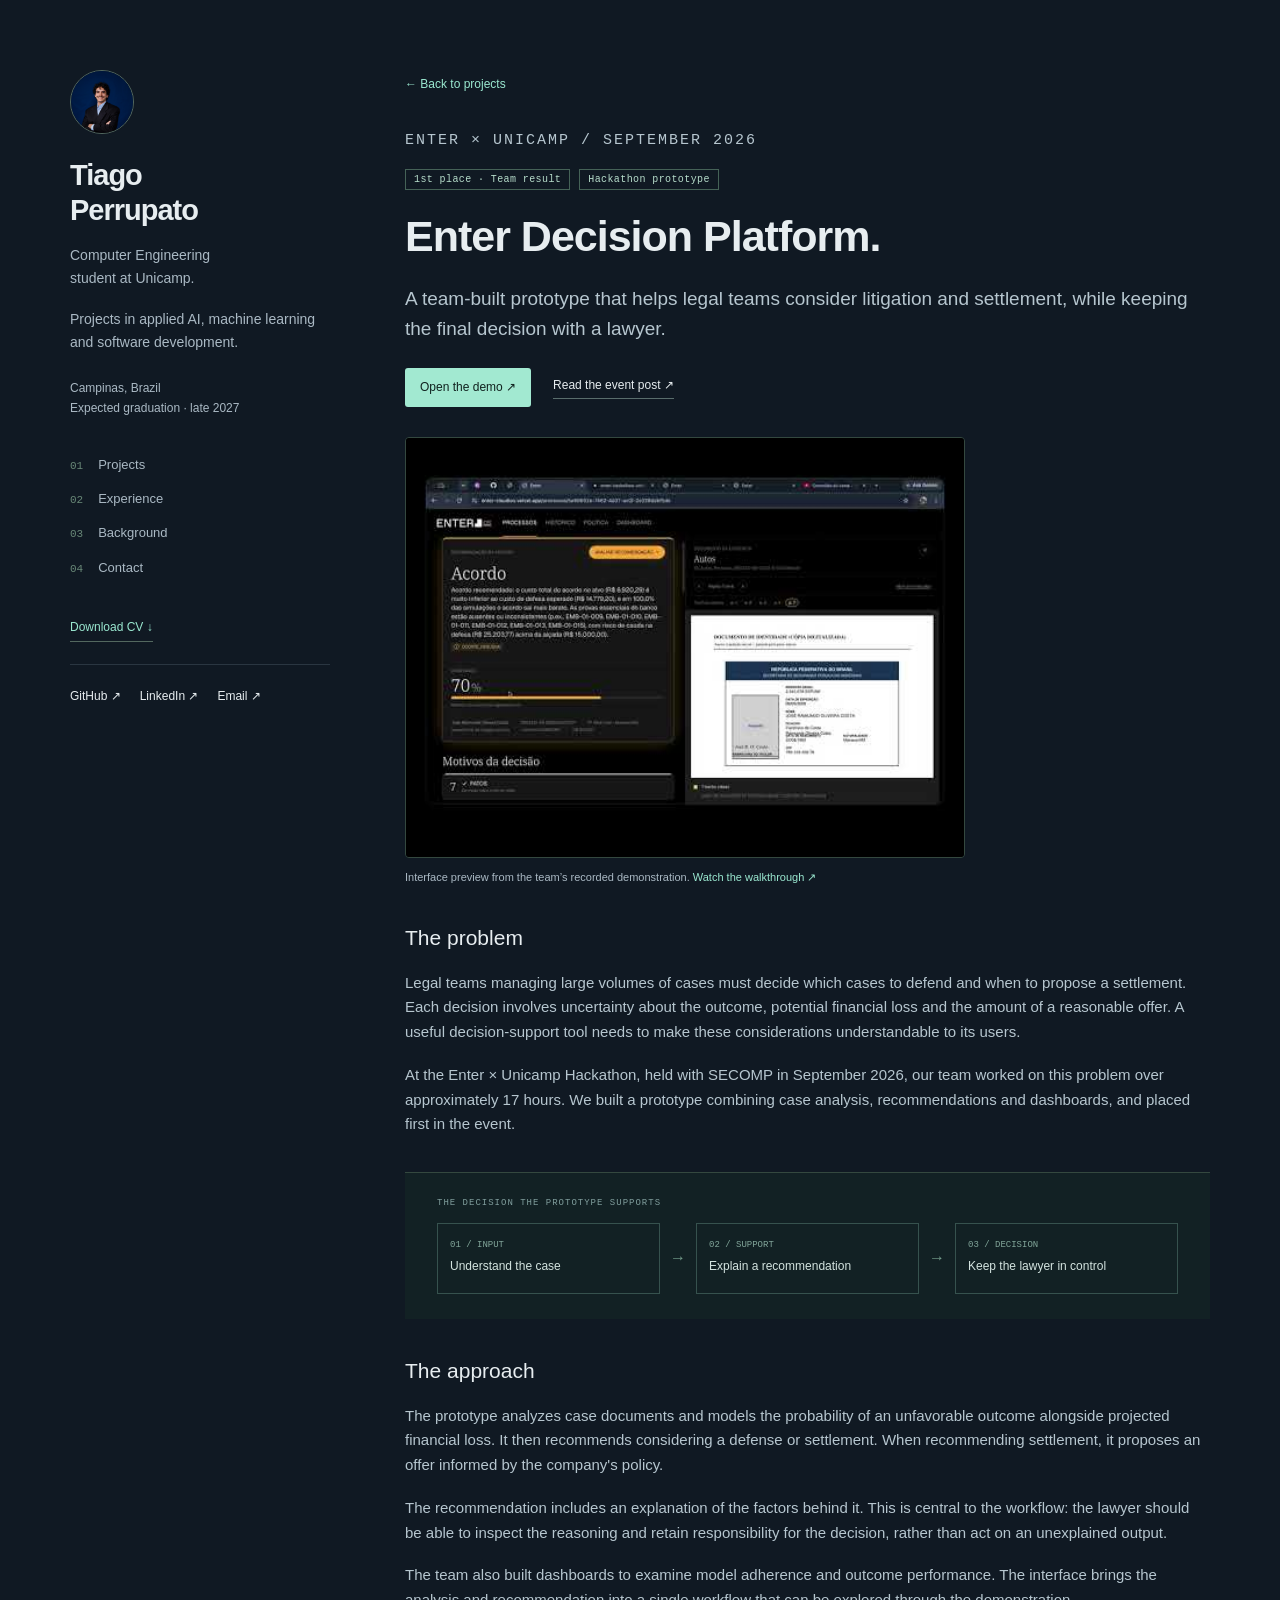
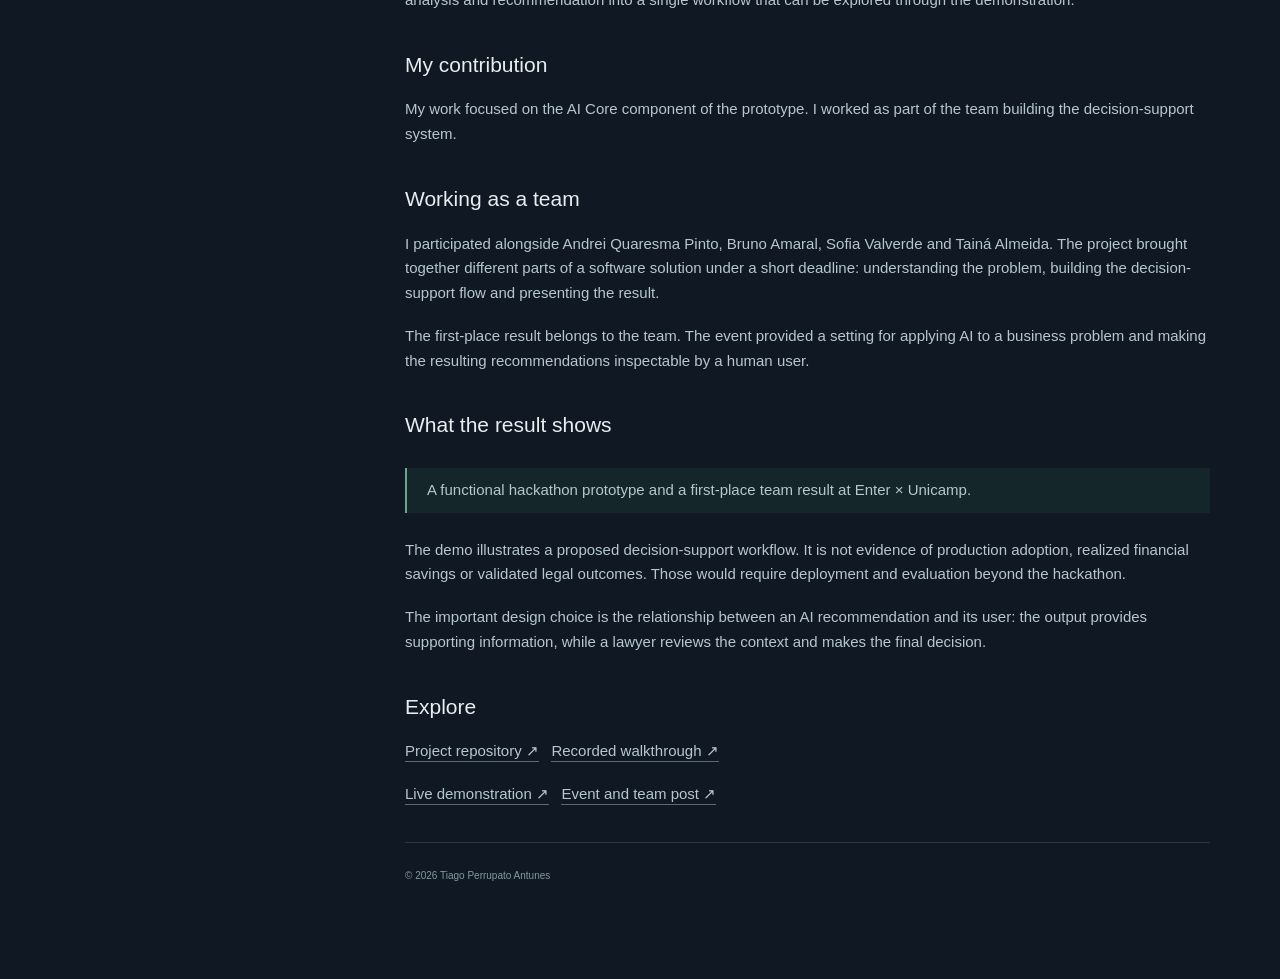
==== commit 4452e14f: "Finalize portfolio metadata, CV download and project selection" ====
--- a/projects/enter-unicamp-hackathon/index.html
+++ b/projects/enter-unicamp-hackathon/index.html
@@ -1 +1 @@
-<!doctype html><html lang="en"><head><meta charset="utf-8"><meta name="viewport" content="width=device-width,initial-scale=1"><meta name="description" content="Enter × Unicamp Hackathon: a team prototype for explained litigation and settlement recommendations."><meta name="theme-color" content="#101923"><title>Legal decision support — Tiago Perrupato</title><link rel="icon" href="data:image/svg+xml,%3Csvg xmlns='http://www.w3.org/2000/svg' viewBox='0 0 40 40'%3E%3Crect width='40' height='40' rx='6' fill='%2315262a'/%3E%3Ctext x='7' y='27' fill='%239ae8d0' font-family='monospace' font-size='20'%3ETP%3C/text%3E%3C/svg%3E"><link rel="stylesheet" href="../../assets/style.css"></head><body><a class="skip" href="#main">Skip to content</a><div class="layout"><aside class="identity"><a href="../../" aria-label="Tiago Perrupato, home"><img class="portrait" src="../../assets/portrait.jpg" alt="Tiago Perrupato Antunes" width="64" height="64"><h1>Tiago<br>Perrupato</h1></a><p>Computer Engineering<br>student at Unicamp.</p><p>Projects in applied AI, machine learning and software development.</p><p class="location">Campinas, Brazil<br>Expected graduation · late 2027</p><nav aria-label="Main navigation"><a href="../../#projects"><span class="navnum">01</span>Projects</a><a href="../../#experience"><span class="navnum">02</span>Experience</a><a href="../../#background"><span class="navnum">03</span>Background</a><a href="../../#contact"><span class="navnum">04</span>Contact</a></nav><div class="socials"><a href="https://github.com/tiagoperrupato">GitHub ↗</a><a href="https://www.linkedin.com/in/tiago-perrupato-antunes/">LinkedIn ↗</a><a href="mailto:tiagoperrupato@gmail.com">Email ↗</a></div></aside><main id="main"><div class="case"><a class="back" href="../../#projects">← Back to projects</a><p class="eyebrow">Enter × Unicamp / September 2026</p><div class="tags"><span class="tag">1st place · Team result</span><span class="tag">Hackathon prototype</span></div><h1>Enter Decision Platform.</h1><p class="lead">A team-built prototype that helps legal teams consider litigation and settlement, while keeping the final decision with a lawyer.</p><div class="actions"><a class="primary" href="https://enter-claudios.vercel.app/processos">Open the demo ↗</a><a class="textlink" href="https://www.linkedin.com/feed/update/urn:li:activity:7506745849046073344/">Read the event post ↗</a></div><figure class="demofigure"><a href="https://youtu.be/1ZYb-6MXH5U"><img src="../../assets/hackathon-video.jpg" alt="Video preview showing the project recommendation and document-review interface" width="480" height="360"></a><figcaption>Interface preview from the team’s recorded demonstration. <a href="https://youtu.be/1ZYb-6MXH5U">Watch the walkthrough ↗</a></figcaption></figure><section><h2>The problem</h2><p>Legal teams managing large volumes of cases must decide which cases to defend and when to propose a settlement. Each decision involves uncertainty about the outcome, potential financial loss and the amount of a reasonable offer. A useful decision-support tool needs to make these considerations understandable to its users.</p><p>At the Enter × Unicamp Hackathon, held with SECOMP in September 2026, our team worked on this problem over approximately 17 hours. We built a prototype combining case analysis, recommendations and dashboards, and placed first in the event.</p></section><div class="workflow" aria-label="Decision workflow"><div class="caption">THE DECISION THE PROTOTYPE SUPPORTS</div><div class="steps"><div class="step"><small>01 / INPUT</small>Understand the case</div><span class="arrow" aria-hidden="true">→</span><div class="step"><small>02 / SUPPORT</small>Explain a recommendation</div><span class="arrow" aria-hidden="true">→</span><div class="step"><small>03 / DECISION</small>Keep the lawyer in control</div></div></div><section><h2>The approach</h2><p>The prototype analyzes case documents and models the probability of an unfavorable outcome alongside projected financial loss. It then recommends considering a defense or settlement. When recommending settlement, it proposes an offer informed by the company's policy.</p><p>The recommendation includes an explanation of the factors behind it. This is central to the workflow: the lawyer should be able to inspect the reasoning and retain responsibility for the decision, rather than act on an unexplained output.</p><p>The team also built dashboards to examine model adherence and outcome performance. The interface brings the analysis and recommendation into a single workflow that can be explored through the demonstration.</p></section><section><h2>My contribution</h2><p>My work focused on the AI Core component of the prototype. I worked as part of the team building the decision-support system.</p><h2>Working as a team</h2><p>I participated alongside Andrei Quaresma Pinto, Bruno Amaral, Sofia Valverde and Tainá Almeida. The project brought together different parts of a software solution under a short deadline: understanding the problem, building the decision-support flow and presenting the result.</p><p>The first-place result belongs to the team. The event provided a setting for applying AI to a business problem and making the resulting recommendations inspectable by a human user.</p></section><section><h2>What the result shows</h2><div class="caseblock"><p>A functional hackathon prototype and a first-place team result at Enter × Unicamp.</p></div><p>The demo illustrates a proposed decision-support workflow. It is not evidence of production adoption, realized financial savings or validated legal outcomes. Those would require deployment and evaluation beyond the hackathon.</p><p>The important design choice is the relationship between an AI recommendation and its user: the output provides supporting information, while a lawyer reviews the context and makes the final decision.</p></section><section><h2>Explore</h2><p><a class="textlink" href="https://github.com/AndreiQP/hackathon-unicamp-2026">Project repository ↗</a> &nbsp; <a class="textlink" href="https://youtu.be/1ZYb-6MXH5U">Recorded walkthrough ↗</a></p><p><a class="textlink" href="https://enter-claudios.vercel.app/processos">Live demonstration ↗</a> &nbsp; <a class="textlink" href="https://www.linkedin.com/feed/update/urn:li:activity:7506745849046073344/">Event and team post ↗</a></p></section></div><footer class="footer">© 2026 Tiago Perrupato Antunes</footer></main></div></body></html>+<!doctype html><html lang="en"><head><meta charset="utf-8"><meta name="viewport" content="width=device-width,initial-scale=1"><meta name="description" content="Enter × Unicamp Hackathon: a team prototype for explained litigation and settlement recommendations."><meta name="theme-color" content="#101923"><title>Legal decision support — Tiago Perrupato</title><link rel="icon" href="data:image/svg+xml,%3Csvg xmlns='http://www.w3.org/2000/svg' viewBox='0 0 40 40'%3E%3Crect width='40' height='40' rx='6' fill='%2315262a'/%3E%3Ctext x='7' y='27' fill='%239ae8d0' font-family='monospace' font-size='20'%3ETP%3C/text%3E%3C/svg%3E"><link rel="stylesheet" href="../../assets/style.css?v=1.0"><link rel="canonical" href="https://tiagoperrupato.github.io/projects/enter-unicamp-hackathon/"><meta property="og:type" content="website"><meta property="og:title" content="Legal decision support — Tiago Perrupato"><meta property="og:description" content="Enter × Unicamp Hackathon: a team prototype for explained litigation and settlement recommendations."><meta property="og:url" content="https://tiagoperrupato.github.io/projects/enter-unicamp-hackathon/"><meta property="og:image" content="https://tiagoperrupato.github.io/assets/portrait.jpg"><meta name="twitter:card" content="summary"><meta name="twitter:title" content="Legal decision support — Tiago Perrupato"><meta name="twitter:description" content="Enter × Unicamp Hackathon: a team prototype for explained litigation and settlement recommendations."><meta name="twitter:image" content="https://tiagoperrupato.github.io/assets/portrait.jpg"></head><body><a class="skip" href="#main">Skip to content</a><div class="layout"><aside class="identity"><a href="../../" aria-label="Tiago Perrupato, home"><img class="portrait" src="../../assets/portrait.jpg?v=linkedin" alt="Tiago Perrupato Antunes" width="64" height="64"><h1>Tiago<br>Perrupato</h1></a><p>Computer Engineering<br>student at Unicamp.</p><p>Projects in applied AI, machine learning and software development.</p><p class="location">Campinas, Brazil<br>Expected graduation · late 2027</p><nav aria-label="Main navigation"><a href="../../#projects"><span class="navnum">01</span>Projects</a><a href="../../#experience"><span class="navnum">02</span>Experience</a><a href="../../#background"><span class="navnum">03</span>Background</a><a href="../../#contact"><span class="navnum">04</span>Contact</a></nav><a class="resumelink" href="../../assets/tiago-perrupato-resume.pdf" download>Download CV ↓</a><div class="socials"><a href="https://github.com/tiagoperrupato">GitHub ↗</a><a href="https://www.linkedin.com/in/tiago-perrupato-antunes/">LinkedIn ↗</a><a href="mailto:tiagoperrupato@gmail.com">Email ↗</a></div></aside><main id="main"><div class="case"><a class="back" href="../../#projects">← Back to projects</a><p class="eyebrow">Enter × Unicamp / September 2026</p><div class="tags"><span class="tag">1st place · Team result</span><span class="tag">Hackathon prototype</span></div><h1>Enter Decision Platform.</h1><p class="lead">A team-built prototype that helps legal teams consider litigation and settlement, while keeping the final decision with a lawyer.</p><div class="actions"><a class="primary" href="https://enter-claudios.vercel.app/processos">Open the demo ↗</a><a class="textlink" href="https://www.linkedin.com/feed/update/urn:li:activity:7506745849046073344/">Read the event post ↗</a></div><figure class="demofigure"><a href="https://youtu.be/1ZYb-6MXH5U"><img src="../../assets/hackathon-video.jpg" alt="Video preview showing the project recommendation and document-review interface" width="480" height="360"></a><figcaption>Interface preview from the team’s recorded demonstration. <a href="https://youtu.be/1ZYb-6MXH5U">Watch the walkthrough ↗</a></figcaption></figure><section><h2>The problem</h2><p>Legal teams managing large volumes of cases must decide which cases to defend and when to propose a settlement. Each decision involves uncertainty about the outcome, potential financial loss and the amount of a reasonable offer. A useful decision-support tool needs to make these considerations understandable to its users.</p><p>At the Enter × Unicamp Hackathon, held with SECOMP in September 2026, our team worked on this problem over approximately 17 hours. We built a prototype combining case analysis, recommendations and dashboards, and placed first in the event.</p></section><div class="workflow" aria-label="Decision workflow"><div class="caption">THE DECISION THE PROTOTYPE SUPPORTS</div><div class="steps"><div class="step"><small>01 / INPUT</small>Understand the case</div><span class="arrow" aria-hidden="true">→</span><div class="step"><small>02 / SUPPORT</small>Explain a recommendation</div><span class="arrow" aria-hidden="true">→</span><div class="step"><small>03 / DECISION</small>Keep the lawyer in control</div></div></div><section><h2>The approach</h2><p>The prototype analyzes case documents and models the probability of an unfavorable outcome alongside projected financial loss. It then recommends considering a defense or settlement. When recommending settlement, it proposes an offer informed by the company's policy.</p><p>The recommendation includes an explanation of the factors behind it. This is central to the workflow: the lawyer should be able to inspect the reasoning and retain responsibility for the decision, rather than act on an unexplained output.</p><p>The team also built dashboards to examine model adherence and outcome performance. The interface brings the analysis and recommendation into a single workflow that can be explored through the demonstration.</p></section><section><h2>My contribution</h2><p>My work focused on the AI Core component of the prototype. I worked as part of the team building the decision-support system.</p><h2>Working as a team</h2><p>I participated alongside Andrei Quaresma Pinto, Bruno Amaral, Sofia Valverde and Tainá Almeida. The project brought together different parts of a software solution under a short deadline: understanding the problem, building the decision-support flow and presenting the result.</p><p>The first-place result belongs to the team. The event provided a setting for applying AI to a business problem and making the resulting recommendations inspectable by a human user.</p></section><section><h2>What the result shows</h2><div class="caseblock"><p>A functional hackathon prototype and a first-place team result at Enter × Unicamp.</p></div><p>The demo illustrates a proposed decision-support workflow. It is not evidence of production adoption, realized financial savings or validated legal outcomes. Those would require deployment and evaluation beyond the hackathon.</p><p>The important design choice is the relationship between an AI recommendation and its user: the output provides supporting information, while a lawyer reviews the context and makes the final decision.</p></section><section><h2>Explore</h2><p><a class="textlink" href="https://github.com/AndreiQP/hackathon-unicamp-2026">Project repository ↗</a> &nbsp; <a class="textlink" href="https://youtu.be/1ZYb-6MXH5U">Recorded walkthrough ↗</a></p><p><a class="textlink" href="https://enter-claudios.vercel.app/processos">Live demonstration ↗</a> &nbsp; <a class="textlink" href="https://www.linkedin.com/feed/update/urn:li:activity:7506745849046073344/">Event and team post ↗</a></p></section></div><footer class="footer">© 2026 Tiago Perrupato Antunes</footer></main></div></body></html>
--- a/assets/style.css
+++ b/assets/style.css
@@ -1,2 +1,4 @@
 *{box-sizing:border-box}html{scroll-behavior:smooth;scroll-padding-top:35px}body{margin:0;background:#101923;color:#e7edf0;font:16px/1.65 -apple-system,BlinkMacSystemFont,"Segoe UI",sans-serif}a{color:inherit;text-decoration:none}a:hover{color:#9ae8d0}a:focus-visible,summary:focus-visible{outline:2px solid #9ae8d0;outline-offset:5px}::selection{background:#9ae8d0;color:#101923}.skip{position:absolute;left:20px;top:-100px;background:#9ae8d0;color:#101923;padding:10px}.skip:focus{top:10px}.layout{max-width:1220px;margin:auto;display:grid;grid-template-columns:260px minmax(0,1fr);gap:75px;padding:70px 40px}.identity{position:sticky;top:65px;align-self:start}.monogram{width:45px;height:45px;border:1px solid #53685f;display:grid;place-items:center;color:#9ae8d0;font-size:13px;letter-spacing:2px;margin-bottom:27px}h1{font-size:29px;letter-spacing:-1px;line-height:1.2;margin:0 0 16px}p{margin:0 0 18px}.identity p{font-size:14px;color:#aab9c4}.muted{color:#aab9c4}.identity .location{font-size:12px;margin:25px 0}.identity nav{display:grid;gap:13px;margin:35px 0}.identity nav a{font-size:13px;color:#aab9c4}.identity nav a:hover{color:#9ae8d0}.navnum{font:11px monospace;color:#688877;margin-right:15px}.socials{display:flex;gap:19px;font-size:12px;border-top:1px solid #2a3641;padding-top:22px}.eyebrow{font:11px/1.5 monospace;letter-spacing:2px;text-transform:uppercase;color:#9ae8d0;margin:0 0 17px}.sectionhead{display:flex;align-items:center;justify-content:space-between;gap:20px;margin-bottom:24px}.sectionhead h2{font-size:22px;font-weight:500;letter-spacing:-.5px;margin:0}.sectionhead span{font:11px monospace;color:#7f94a3}.featured{border:1px solid #34483f;background:#15262a;position:relative;overflow:hidden;margin-bottom:37px}.featurebody{padding:32px}.tags{display:flex;gap:9px;flex-wrap:wrap;font:10px monospace;letter-spacing:.4px}.tag{border:1px solid #456257;padding:4px 8px;color:#b7ddcb}.featured h3{font-size:31px;letter-spacing:-1px;line-height:1.2;font-weight:500;margin:21px 0 17px}.featured p{font-size:14px;max-width:530px;color:#b9c9cd}.actions{display:flex;gap:22px;align-items:center;flex-wrap:wrap;margin-top:23px;font-size:12px}.primary{background:#a2e9d1;color:#11221f;padding:10px 15px;border-radius:3px}.primary:hover{background:#c4f5e5;color:#11221f}.textlink{border-bottom:1px solid #596d6c;padding-bottom:2px}.workflow{padding:25px 32px;background:#122124;border-top:1px solid #34483f}.workflow .caption{font:9px monospace;color:#809e9d;letter-spacing:1px;margin-bottom:15px}.steps{display:grid;grid-template-columns:1fr 20px 1fr 20px 1fr;align-items:center;gap:8px}.step{border:1px solid #36524e;padding:16px 12px;font-size:12px;color:#d3e3df}.step small{display:block;font:9px monospace;color:#82a69a;margin-bottom:7px}.arrow{color:#739c8b;text-align:center}.projectrow{display:grid;grid-template-columns:1fr auto;gap:22px;padding:23px 0;border-top:1px solid #2a3641}.projectrow h3{font-size:15px;font-weight:500;margin:0 0 6px}.projectrow p{font-size:13px;color:#aab9c4;max-width:520px;margin:0}.projectrow .meta{font:10px monospace;color:#789c91;margin-bottom:7px}.projectrow>a{font-size:12px;color:#a7d5c8;align-self:center;white-space:nowrap}section{margin-bottom:67px}.experience{display:grid;grid-template-columns:110px 1fr;gap:20px;padding:25px 0;border-top:1px solid #2a3641}.date{font:10px/1.8 monospace;color:#8fa4ae}.experience h3{font-size:16px;font-weight:500;margin:0 0 3px}.role{font-size:12px;color:#9ae8d0;margin-bottom:11px}.experience p{font-size:13px;color:#aab9c4;margin-bottom:10px}.paper{display:block;border-left:2px solid #5f9c87;padding-left:14px;margin-top:18px;font-size:12px;color:#c0d7d0}.background p{font-size:14px;color:#aab9c4}.edu{display:flex;justify-content:space-between;gap:20px;font-size:13px;border-top:1px solid #2a3641;padding:18px 0}.edu small{display:block;color:#aab9c4}.contactlinks{display:flex;flex-wrap:wrap;gap:23px;font-size:13px}.footer{font-size:10px;color:#8398a2;border-top:1px solid #2a3641;padding:25px 0}.back{display:inline-block;font-size:12px;color:#9ae8d0;margin-bottom:35px}.case h1{font-size:43px;line-height:1.15;margin:22px 0}.case h2{font-size:21px;font-weight:500;margin:35px 0 15px}.case p,.case li{font-size:15px;color:#b6c6cf}.case .lead{font-size:19px;line-height:1.6}.caseblock{border-left:2px solid #6aa68e;padding:10px 20px;margin:25px 0;background:#15262a}.caseblock p{margin:0}.case ul{padding-left:19px}.case section{margin-bottom:35px}@media(max-width:900px){.layout{gap:35px;padding:40px 25px;grid-template-columns:210px minmax(0,1fr)}.featured h3{font-size:26px}.steps{grid-template-columns:1fr}.arrow{transform:rotate(90deg);height:18px}.featurebody,.workflow{padding:23px}}@media(max-width:680px){.layout{display:block;padding:30px 22px}.identity{position:static;margin-bottom:43px}.monogram{margin-bottom:15px}.identity h1{font-size:29px}.identity p{max-width:400px}.identity nav{display:flex;gap:18px;flex-wrap:wrap;margin:25px 0}.navnum{display:none}.identity .location{margin:15px 0}.socials{max-width:360px}.experience{grid-template-columns:1fr;gap:8px}.date{font-size:10px}.sectionhead span{display:none}.projectrow{gap:13px}.projectrow>a{font-size:10px}.case h1{font-size:34px}.edu{display:block}.edu>span{display:block;margin-top:8px}.case .lead{font-size:17px}}@media(prefers-reduced-motion:reduce){html{scroll-behavior:auto}}
 .portrait{display:block;object-fit:cover;border-radius:50%;margin-bottom:24px;border:1px solid #53685f}.demofigure{margin:30px 0}.demofigure img{display:block;width:100%;max-width:560px;height:auto;border:1px solid #34483f;border-radius:4px}.demofigure figcaption{font-size:11px;color:#aab9c4;margin-top:10px}.demofigure figcaption a{color:#9ae8d0}
+
+.resumelink{display:inline-block;font-size:12px;color:#9ae8d0;margin:0 0 22px;padding-bottom:3px;border-bottom:1px solid #53685f}
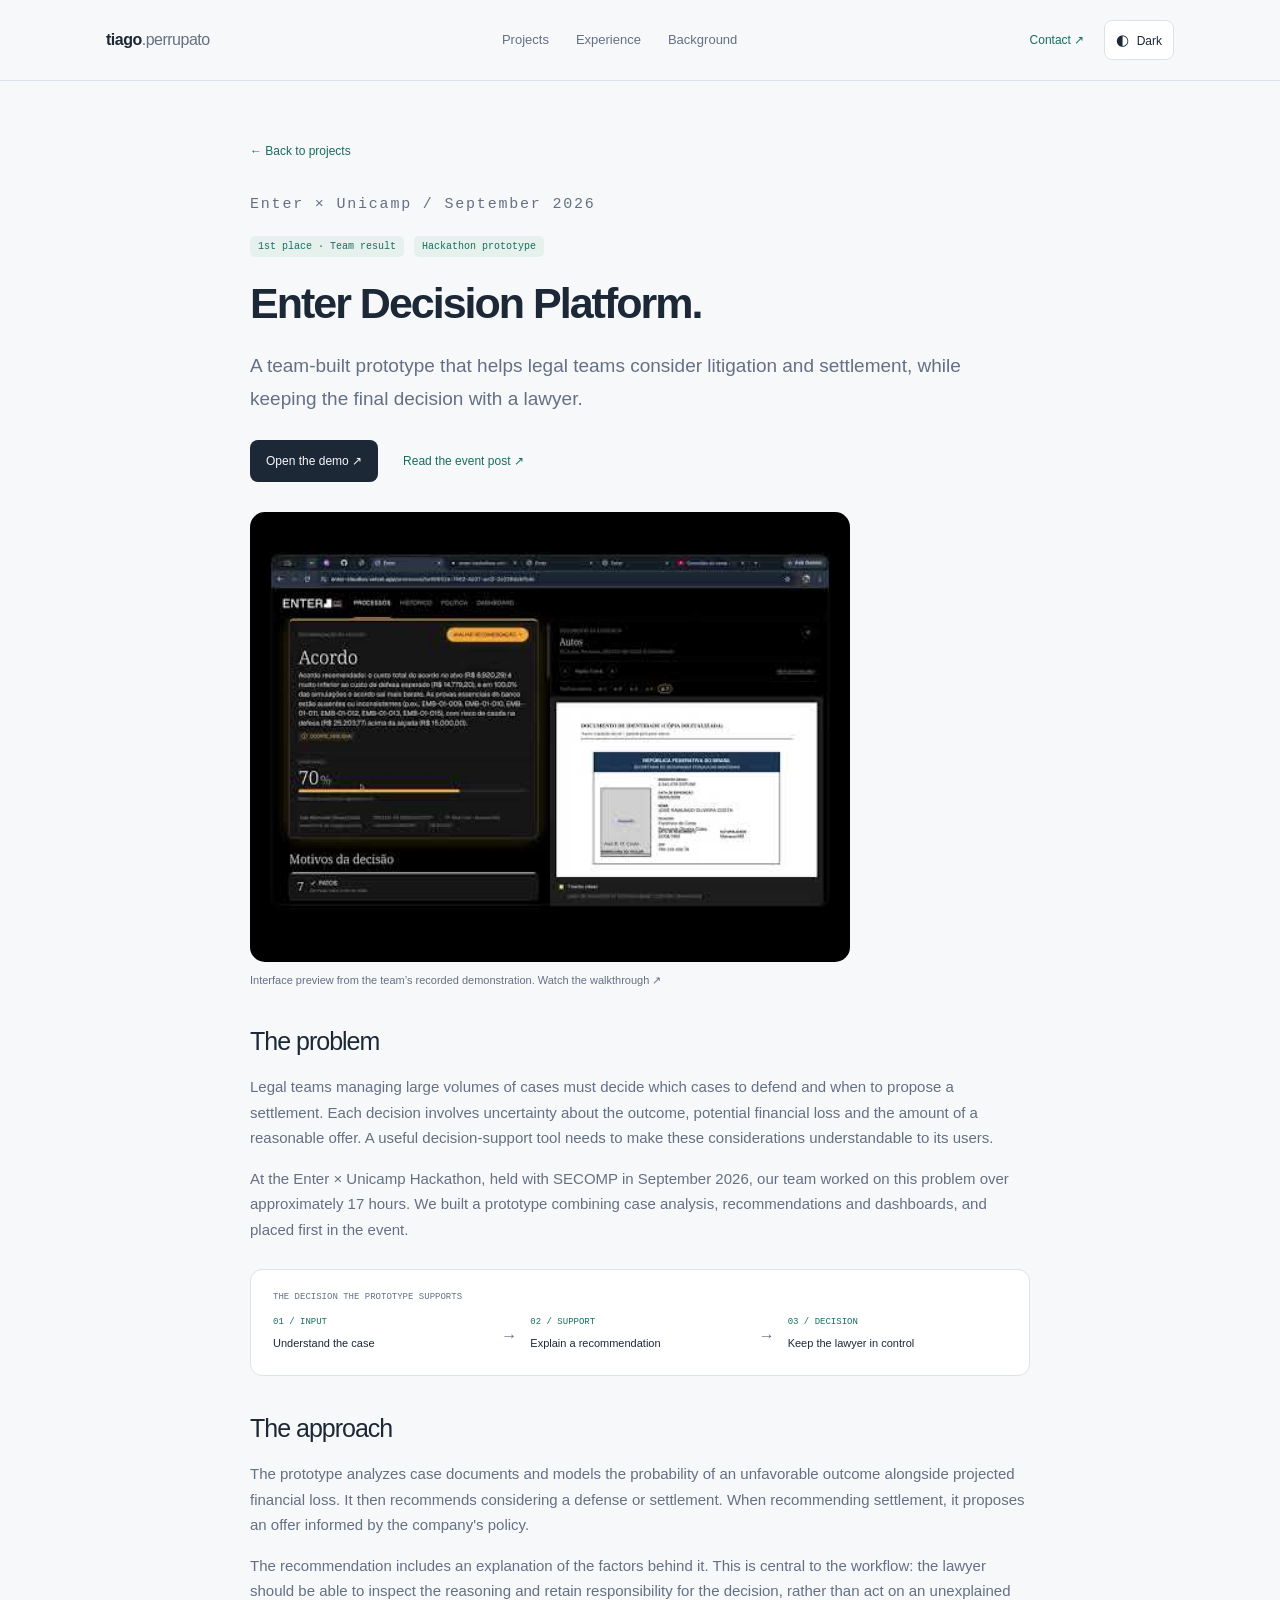
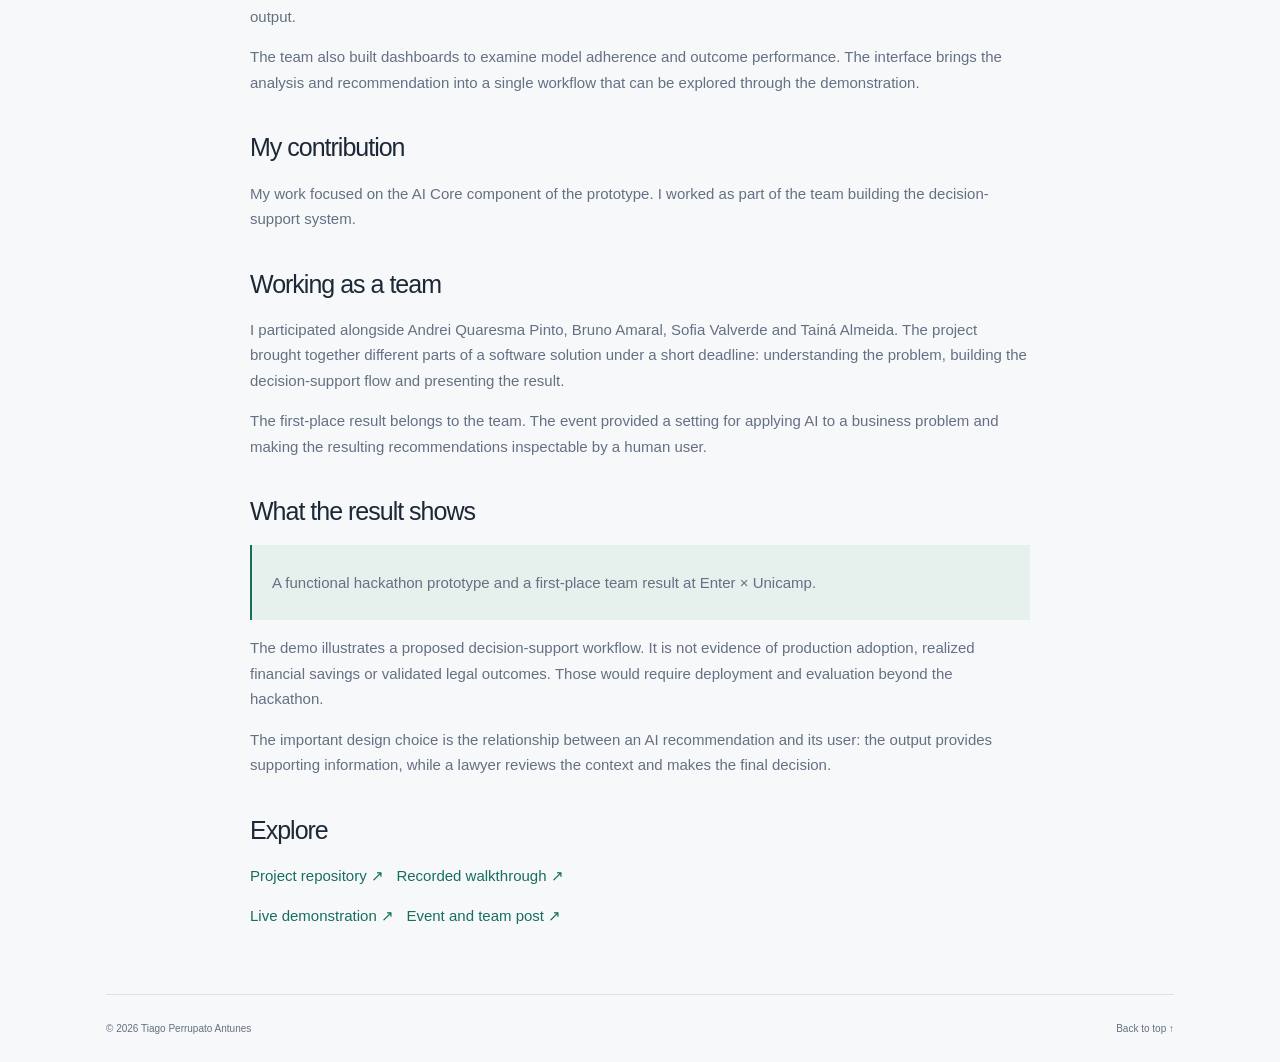
==== commit dfcacc89: "Finalize portfolio metadata, CV download and project selection" ====
--- a/projects/enter-unicamp-hackathon/index.html
+++ b/projects/enter-unicamp-hackathon/index.html
@@ -1 +1 @@
-<!doctype html><html lang="en"><head><meta charset="utf-8"><meta name="viewport" content="width=device-width,initial-scale=1"><meta name="description" content="Enter × Unicamp Hackathon: a team prototype for explained litigation and settlement recommendations."><meta name="theme-color" content="#101923"><title>Legal decision support — Tiago Perrupato</title><link rel="icon" href="data:image/svg+xml,%3Csvg xmlns='http://www.w3.org/2000/svg' viewBox='0 0 40 40'%3E%3Crect width='40' height='40' rx='6' fill='%2315262a'/%3E%3Ctext x='7' y='27' fill='%239ae8d0' font-family='monospace' font-size='20'%3ETP%3C/text%3E%3C/svg%3E"><link rel="stylesheet" href="../../assets/style.css?v=1.0"><link rel="canonical" href="https://tiagoperrupato.github.io/projects/enter-unicamp-hackathon/"><meta property="og:type" content="website"><meta property="og:title" content="Legal decision support — Tiago Perrupato"><meta property="og:description" content="Enter × Unicamp Hackathon: a team prototype for explained litigation and settlement recommendations."><meta property="og:url" content="https://tiagoperrupato.github.io/projects/enter-unicamp-hackathon/"><meta property="og:image" content="https://tiagoperrupato.github.io/assets/portrait.jpg"><meta name="twitter:card" content="summary"><meta name="twitter:title" content="Legal decision support — Tiago Perrupato"><meta name="twitter:description" content="Enter × Unicamp Hackathon: a team prototype for explained litigation and settlement recommendations."><meta name="twitter:image" content="https://tiagoperrupato.github.io/assets/portrait.jpg"></head><body><a class="skip" href="#main">Skip to content</a><div class="layout"><aside class="identity"><a href="../../" aria-label="Tiago Perrupato, home"><img class="portrait" src="../../assets/portrait.jpg?v=linkedin" alt="Tiago Perrupato Antunes" width="64" height="64"><h1>Tiago<br>Perrupato</h1></a><p>Computer Engineering<br>student at Unicamp.</p><p>Projects in applied AI, machine learning and software development.</p><p class="location">Campinas, Brazil<br>Expected graduation · late 2027</p><nav aria-label="Main navigation"><a href="../../#projects"><span class="navnum">01</span>Projects</a><a href="../../#experience"><span class="navnum">02</span>Experience</a><a href="../../#background"><span class="navnum">03</span>Background</a><a href="../../#contact"><span class="navnum">04</span>Contact</a></nav><a class="resumelink" href="../../assets/tiago-perrupato-resume.pdf" download>Download CV ↓</a><div class="socials"><a href="https://github.com/tiagoperrupato">GitHub ↗</a><a href="https://www.linkedin.com/in/tiago-perrupato-antunes/">LinkedIn ↗</a><a href="mailto:tiagoperrupato@gmail.com">Email ↗</a></div></aside><main id="main"><div class="case"><a class="back" href="../../#projects">← Back to projects</a><p class="eyebrow">Enter × Unicamp / September 2026</p><div class="tags"><span class="tag">1st place · Team result</span><span class="tag">Hackathon prototype</span></div><h1>Enter Decision Platform.</h1><p class="lead">A team-built prototype that helps legal teams consider litigation and settlement, while keeping the final decision with a lawyer.</p><div class="actions"><a class="primary" href="https://enter-claudios.vercel.app/processos">Open the demo ↗</a><a class="textlink" href="https://www.linkedin.com/feed/update/urn:li:activity:7506745849046073344/">Read the event post ↗</a></div><figure class="demofigure"><a href="https://youtu.be/1ZYb-6MXH5U"><img src="../../assets/hackathon-video.jpg" alt="Video preview showing the project recommendation and document-review interface" width="480" height="360"></a><figcaption>Interface preview from the team’s recorded demonstration. <a href="https://youtu.be/1ZYb-6MXH5U">Watch the walkthrough ↗</a></figcaption></figure><section><h2>The problem</h2><p>Legal teams managing large volumes of cases must decide which cases to defend and when to propose a settlement. Each decision involves uncertainty about the outcome, potential financial loss and the amount of a reasonable offer. A useful decision-support tool needs to make these considerations understandable to its users.</p><p>At the Enter × Unicamp Hackathon, held with SECOMP in September 2026, our team worked on this problem over approximately 17 hours. We built a prototype combining case analysis, recommendations and dashboards, and placed first in the event.</p></section><div class="workflow" aria-label="Decision workflow"><div class="caption">THE DECISION THE PROTOTYPE SUPPORTS</div><div class="steps"><div class="step"><small>01 / INPUT</small>Understand the case</div><span class="arrow" aria-hidden="true">→</span><div class="step"><small>02 / SUPPORT</small>Explain a recommendation</div><span class="arrow" aria-hidden="true">→</span><div class="step"><small>03 / DECISION</small>Keep the lawyer in control</div></div></div><section><h2>The approach</h2><p>The prototype analyzes case documents and models the probability of an unfavorable outcome alongside projected financial loss. It then recommends considering a defense or settlement. When recommending settlement, it proposes an offer informed by the company's policy.</p><p>The recommendation includes an explanation of the factors behind it. This is central to the workflow: the lawyer should be able to inspect the reasoning and retain responsibility for the decision, rather than act on an unexplained output.</p><p>The team also built dashboards to examine model adherence and outcome performance. The interface brings the analysis and recommendation into a single workflow that can be explored through the demonstration.</p></section><section><h2>My contribution</h2><p>My work focused on the AI Core component of the prototype. I worked as part of the team building the decision-support system.</p><h2>Working as a team</h2><p>I participated alongside Andrei Quaresma Pinto, Bruno Amaral, Sofia Valverde and Tainá Almeida. The project brought together different parts of a software solution under a short deadline: understanding the problem, building the decision-support flow and presenting the result.</p><p>The first-place result belongs to the team. The event provided a setting for applying AI to a business problem and making the resulting recommendations inspectable by a human user.</p></section><section><h2>What the result shows</h2><div class="caseblock"><p>A functional hackathon prototype and a first-place team result at Enter × Unicamp.</p></div><p>The demo illustrates a proposed decision-support workflow. It is not evidence of production adoption, realized financial savings or validated legal outcomes. Those would require deployment and evaluation beyond the hackathon.</p><p>The important design choice is the relationship between an AI recommendation and its user: the output provides supporting information, while a lawyer reviews the context and makes the final decision.</p></section><section><h2>Explore</h2><p><a class="textlink" href="https://github.com/AndreiQP/hackathon-unicamp-2026">Project repository ↗</a> &nbsp; <a class="textlink" href="https://youtu.be/1ZYb-6MXH5U">Recorded walkthrough ↗</a></p><p><a class="textlink" href="https://enter-claudios.vercel.app/processos">Live demonstration ↗</a> &nbsp; <a class="textlink" href="https://www.linkedin.com/feed/update/urn:li:activity:7506745849046073344/">Event and team post ↗</a></p></section></div><footer class="footer">© 2026 Tiago Perrupato Antunes</footer></main></div></body></html>+<!doctype html><html lang="en"><head><meta charset="utf-8"><meta name="viewport" content="width=device-width,initial-scale=1"><meta name="description" content="Enter × Unicamp Hackathon: a team prototype for explained litigation and settlement recommendations."><meta name="theme-color" content="#101923"><title>Legal decision support — Tiago Perrupato</title><link rel="icon" href="data:image/svg+xml,%3Csvg xmlns='http://www.w3.org/2000/svg' viewBox='0 0 40 40'%3E%3Crect width='40' height='40' rx='6' fill='%2315262a'/%3E%3Ctext x='7' y='27' fill='%239ae8d0' font-family='monospace' font-size='20'%3ETP%3C/text%3E%3C/svg%3E"><link rel="stylesheet" href="../../assets/style.css?v=2.0"><link rel="canonical" href="https://tiagoperrupato.github.io/projects/enter-unicamp-hackathon/"><meta property="og:type" content="website"><meta property="og:title" content="Legal decision support — Tiago Perrupato"><meta property="og:description" content="Enter × Unicamp Hackathon: a team prototype for explained litigation and settlement recommendations."><meta property="og:url" content="https://tiagoperrupato.github.io/projects/enter-unicamp-hackathon/"><meta property="og:image" content="https://tiagoperrupato.github.io/assets/portrait.jpg"><meta name="twitter:card" content="summary"><meta name="twitter:title" content="Legal decision support — Tiago Perrupato"><meta name="twitter:description" content="Enter × Unicamp Hackathon: a team prototype for explained litigation and settlement recommendations."><meta name="twitter:image" content="https://tiagoperrupato.github.io/assets/portrait.jpg"></head><body><a class="skip" href="#main">Skip to content</a><header class="topbar"><div class="navwrap"><a class="wordmark" href="../../">tiago<span>.perrupato</span></a><nav aria-label="Main navigation"><a href="../../#projects" data-nav="projects">Projects</a><a href="../../#experience" data-nav="experience">Experience</a><a href="../../#background" data-nav="background">Background</a></nav><div class="navtools"><a class="navcontact" href="../../#contact">Contact ↗</a><button class="theme-toggle" type="button" hidden aria-label="Switch to dark theme"><span aria-hidden="true">◐</span> <span data-theme-label>Dark</span></button></div></div></header><main id="main" class="container"><div class="case"><a class="back" href="../../#projects">← Back to projects</a><p class="eyebrow">Enter × Unicamp / September 2026</p><div class="tags"><span class="tag">1st place · Team result</span><span class="tag">Hackathon prototype</span></div><h1>Enter Decision Platform.</h1><p class="lead">A team-built prototype that helps legal teams consider litigation and settlement, while keeping the final decision with a lawyer.</p><div class="actions"><a class="primary" href="https://enter-claudios.vercel.app/processos">Open the demo ↗</a><a class="textlink" href="https://www.linkedin.com/feed/update/urn:li:activity:7506745849046073344/">Read the event post ↗</a></div><figure class="demofigure"><a href="https://youtu.be/1ZYb-6MXH5U"><img src="../../assets/hackathon-video.jpg" alt="Video preview showing the project recommendation and document-review interface" width="480" height="360"></a><figcaption>Interface preview from the team’s recorded demonstration. <a href="https://youtu.be/1ZYb-6MXH5U">Watch the walkthrough ↗</a></figcaption></figure><section><h2>The problem</h2><p>Legal teams managing large volumes of cases must decide which cases to defend and when to propose a settlement. Each decision involves uncertainty about the outcome, potential financial loss and the amount of a reasonable offer. A useful decision-support tool needs to make these considerations understandable to its users.</p><p>At the Enter × Unicamp Hackathon, held with SECOMP in September 2026, our team worked on this problem over approximately 17 hours. We built a prototype combining case analysis, recommendations and dashboards, and placed first in the event.</p></section><div class="workflow" aria-label="Decision workflow"><div class="caption">THE DECISION THE PROTOTYPE SUPPORTS</div><div class="steps"><div class="step"><small>01 / INPUT</small>Understand the case</div><span class="arrow" aria-hidden="true">→</span><div class="step"><small>02 / SUPPORT</small>Explain a recommendation</div><span class="arrow" aria-hidden="true">→</span><div class="step"><small>03 / DECISION</small>Keep the lawyer in control</div></div></div><section><h2>The approach</h2><p>The prototype analyzes case documents and models the probability of an unfavorable outcome alongside projected financial loss. It then recommends considering a defense or settlement. When recommending settlement, it proposes an offer informed by the company's policy.</p><p>The recommendation includes an explanation of the factors behind it. This is central to the workflow: the lawyer should be able to inspect the reasoning and retain responsibility for the decision, rather than act on an unexplained output.</p><p>The team also built dashboards to examine model adherence and outcome performance. The interface brings the analysis and recommendation into a single workflow that can be explored through the demonstration.</p></section><section><h2>My contribution</h2><p>My work focused on the AI Core component of the prototype. I worked as part of the team building the decision-support system.</p><h2>Working as a team</h2><p>I participated alongside Andrei Quaresma Pinto, Bruno Amaral, Sofia Valverde and Tainá Almeida. The project brought together different parts of a software solution under a short deadline: understanding the problem, building the decision-support flow and presenting the result.</p><p>The first-place result belongs to the team. The event provided a setting for applying AI to a business problem and making the resulting recommendations inspectable by a human user.</p></section><section><h2>What the result shows</h2><div class="caseblock"><p>A functional hackathon prototype and a first-place team result at Enter × Unicamp.</p></div><p>The demo illustrates a proposed decision-support workflow. It is not evidence of production adoption, realized financial savings or validated legal outcomes. Those would require deployment and evaluation beyond the hackathon.</p><p>The important design choice is the relationship between an AI recommendation and its user: the output provides supporting information, while a lawyer reviews the context and makes the final decision.</p></section><section><h2>Explore</h2><p><a class="textlink" href="https://github.com/AndreiQP/hackathon-unicamp-2026">Project repository ↗</a> &nbsp; <a class="textlink" href="https://youtu.be/1ZYb-6MXH5U">Recorded walkthrough ↗</a></p><p><a class="textlink" href="https://enter-claudios.vercel.app/processos">Live demonstration ↗</a> &nbsp; <a class="textlink" href="https://www.linkedin.com/feed/update/urn:li:activity:7506745849046073344/">Event and team post ↗</a></p></section></div><footer class="footer"><span>© 2026 Tiago Perrupato Antunes</span><a href="#main">Back to top ↑</a></footer></main><script src="../../assets/site.js?v=2.0" defer></script></body></html>
--- a/assets/style.css
+++ b/assets/style.css
@@ -1,4 +1 @@
-*{box-sizing:border-box}html{scroll-behavior:smooth;scroll-padding-top:35px}body{margin:0;background:#101923;color:#e7edf0;font:16px/1.65 -apple-system,BlinkMacSystemFont,"Segoe UI",sans-serif}a{color:inherit;text-decoration:none}a:hover{color:#9ae8d0}a:focus-visible,summary:focus-visible{outline:2px solid #9ae8d0;outline-offset:5px}::selection{background:#9ae8d0;color:#101923}.skip{position:absolute;left:20px;top:-100px;background:#9ae8d0;color:#101923;padding:10px}.skip:focus{top:10px}.layout{max-width:1220px;margin:auto;display:grid;grid-template-columns:260px minmax(0,1fr);gap:75px;padding:70px 40px}.identity{position:sticky;top:65px;align-self:start}.monogram{width:45px;height:45px;border:1px solid #53685f;display:grid;place-items:center;color:#9ae8d0;font-size:13px;letter-spacing:2px;margin-bottom:27px}h1{font-size:29px;letter-spacing:-1px;line-height:1.2;margin:0 0 16px}p{margin:0 0 18px}.identity p{font-size:14px;color:#aab9c4}.muted{color:#aab9c4}.identity .location{font-size:12px;margin:25px 0}.identity nav{display:grid;gap:13px;margin:35px 0}.identity nav a{font-size:13px;color:#aab9c4}.identity nav a:hover{color:#9ae8d0}.navnum{font:11px monospace;color:#688877;margin-right:15px}.socials{display:flex;gap:19px;font-size:12px;border-top:1px solid #2a3641;padding-top:22px}.eyebrow{font:11px/1.5 monospace;letter-spacing:2px;text-transform:uppercase;color:#9ae8d0;margin:0 0 17px}.sectionhead{display:flex;align-items:center;justify-content:space-between;gap:20px;margin-bottom:24px}.sectionhead h2{font-size:22px;font-weight:500;letter-spacing:-.5px;margin:0}.sectionhead span{font:11px monospace;color:#7f94a3}.featured{border:1px solid #34483f;background:#15262a;position:relative;overflow:hidden;margin-bottom:37px}.featurebody{padding:32px}.tags{display:flex;gap:9px;flex-wrap:wrap;font:10px monospace;letter-spacing:.4px}.tag{border:1px solid #456257;padding:4px 8px;color:#b7ddcb}.featured h3{font-size:31px;letter-spacing:-1px;line-height:1.2;font-weight:500;margin:21px 0 17px}.featured p{font-size:14px;max-width:530px;color:#b9c9cd}.actions{display:flex;gap:22px;align-items:center;flex-wrap:wrap;margin-top:23px;font-size:12px}.primary{background:#a2e9d1;color:#11221f;padding:10px 15px;border-radius:3px}.primary:hover{background:#c4f5e5;color:#11221f}.textlink{border-bottom:1px solid #596d6c;padding-bottom:2px}.workflow{padding:25px 32px;background:#122124;border-top:1px solid #34483f}.workflow .caption{font:9px monospace;color:#809e9d;letter-spacing:1px;margin-bottom:15px}.steps{display:grid;grid-template-columns:1fr 20px 1fr 20px 1fr;align-items:center;gap:8px}.step{border:1px solid #36524e;padding:16px 12px;font-size:12px;color:#d3e3df}.step small{display:block;font:9px monospace;color:#82a69a;margin-bottom:7px}.arrow{color:#739c8b;text-align:center}.projectrow{display:grid;grid-template-columns:1fr auto;gap:22px;padding:23px 0;border-top:1px solid #2a3641}.projectrow h3{font-size:15px;font-weight:500;margin:0 0 6px}.projectrow p{font-size:13px;color:#aab9c4;max-width:520px;margin:0}.projectrow .meta{font:10px monospace;color:#789c91;margin-bottom:7px}.projectrow>a{font-size:12px;color:#a7d5c8;align-self:center;white-space:nowrap}section{margin-bottom:67px}.experience{display:grid;grid-template-columns:110px 1fr;gap:20px;padding:25px 0;border-top:1px solid #2a3641}.date{font:10px/1.8 monospace;color:#8fa4ae}.experience h3{font-size:16px;font-weight:500;margin:0 0 3px}.role{font-size:12px;color:#9ae8d0;margin-bottom:11px}.experience p{font-size:13px;color:#aab9c4;margin-bottom:10px}.paper{display:block;border-left:2px solid #5f9c87;padding-left:14px;margin-top:18px;font-size:12px;color:#c0d7d0}.background p{font-size:14px;color:#aab9c4}.edu{display:flex;justify-content:space-between;gap:20px;font-size:13px;border-top:1px solid #2a3641;padding:18px 0}.edu small{display:block;color:#aab9c4}.contactlinks{display:flex;flex-wrap:wrap;gap:23px;font-size:13px}.footer{font-size:10px;color:#8398a2;border-top:1px solid #2a3641;padding:25px 0}.back{display:inline-block;font-size:12px;color:#9ae8d0;margin-bottom:35px}.case h1{font-size:43px;line-height:1.15;margin:22px 0}.case h2{font-size:21px;font-weight:500;margin:35px 0 15px}.case p,.case li{font-size:15px;color:#b6c6cf}.case .lead{font-size:19px;line-height:1.6}.caseblock{border-left:2px solid #6aa68e;padding:10px 20px;margin:25px 0;background:#15262a}.caseblock p{margin:0}.case ul{padding-left:19px}.case section{margin-bottom:35px}@media(max-width:900px){.layout{gap:35px;padding:40px 25px;grid-template-columns:210px minmax(0,1fr)}.featured h3{font-size:26px}.steps{grid-template-columns:1fr}.arrow{transform:rotate(90deg);height:18px}.featurebody,.workflow{padding:23px}}@media(max-width:680px){.layout{display:block;padding:30px 22px}.identity{position:static;margin-bottom:43px}.monogram{margin-bottom:15px}.identity h1{font-size:29px}.identity p{max-width:400px}.identity nav{display:flex;gap:18px;flex-wrap:wrap;margin:25px 0}.navnum{display:none}.identity .location{margin:15px 0}.socials{max-width:360px}.experience{grid-template-columns:1fr;gap:8px}.date{font-size:10px}.sectionhead span{display:none}.projectrow{gap:13px}.projectrow>a{font-size:10px}.case h1{font-size:34px}.edu{display:block}.edu>span{display:block;margin-top:8px}.case .lead{font-size:17px}}@media(prefers-reduced-motion:reduce){html{scroll-behavior:auto}}
-.portrait{display:block;object-fit:cover;border-radius:50%;margin-bottom:24px;border:1px solid #53685f}.demofigure{margin:30px 0}.demofigure img{display:block;width:100%;max-width:560px;height:auto;border:1px solid #34483f;border-radius:4px}.demofigure figcaption{font-size:11px;color:#aab9c4;margin-top:10px}.demofigure figcaption a{color:#9ae8d0}
-
-.resumelink{display:inline-block;font-size:12px;color:#9ae8d0;margin:0 0 22px;padding-bottom:3px;border-bottom:1px solid #53685f}
+:root{color-scheme:light;--bg:#f7f8fa;--surface:#fff;--ink:#1d2837;--muted:#647083;--line:#dce2e9;--accent:#176e60;--soft:#e6f0ec;--nav:rgba(247,248,250,.92);--shadow:0 12px 35px rgba(24,46,59,.06)}:root[data-theme=dark]{color-scheme:dark;--bg:#101923;--surface:#17232f;--ink:#e8eef1;--muted:#adbbc8;--line:#344352;--accent:#a2dfc8;--soft:#20392f;--nav:rgba(16,25,35,.94);--shadow:0 12px 35px rgba(0,0,0,.14)}*{box-sizing:border-box}html{scroll-behavior:smooth;scroll-padding-top:110px}body{margin:0;background:var(--bg);color:var(--ink);font:16px/1.7 -apple-system,BlinkMacSystemFont,"Segoe UI",sans-serif;transition:background .2s,color .2s}a{color:inherit;text-decoration:none}button{font:inherit;cursor:pointer}a,button,summary{-webkit-tap-highlight-color:transparent}a:focus-visible,button:focus-visible,summary:focus-visible{outline:2px solid var(--accent);outline-offset:5px}::selection{background:var(--soft);color:var(--accent)}[hidden]{display:none!important}.skip{position:absolute;top:-100px;left:20px;background:var(--ink);color:var(--bg);padding:10px;z-index:99}.skip:focus{top:8px}.sr-only{position:absolute;width:1px;height:1px;overflow:hidden;clip-path:inset(50%)}.topbar{position:sticky;top:0;z-index:10;border-bottom:1px solid var(--line);background:var(--nav);backdrop-filter:blur(16px)}.navwrap{max-width:1140px;padding:20px 36px;margin:auto;display:flex;align-items:center;justify-content:space-between;gap:25px}.wordmark{font-size:16px;font-weight:650;letter-spacing:-.5px}.wordmark span{font-weight:400;color:var(--muted)}nav{display:flex;gap:27px}nav a{font-size:13px;color:var(--muted);position:relative}nav a:hover,nav a[aria-current]{color:var(--accent)}nav a:after{content:"";position:absolute;bottom:-8px;left:0;width:100%;height:2px;background:var(--accent);transform:scaleX(0);transition:transform .2s;transform-origin:left}nav a[aria-current]:after{transform:scaleX(1)}.navtools{display:flex;align-items:center;gap:20px;font-size:12px}.navcontact{color:var(--accent)}.theme-toggle{border:1px solid var(--line);border-radius:8px;background:var(--surface);color:var(--ink);padding:6px 11px;font-size:12px}.theme-toggle>span:first-child{font-size:15px;margin-right:4px}.container{max-width:1140px;margin:auto;padding:0 36px}.intro{display:grid;grid-template-columns:1fr 205px;align-items:center;gap:65px;padding:78px 0 72px}.eyebrow{font:10px/1.6 monospace;letter-spacing:1.8px;color:var(--accent);margin:0 0 19px}.dot{display:inline-block;width:6px;height:6px;border-radius:50%;background:var(--accent);margin-right:8px;vertical-align:1px}h1{font-size:clamp(35px,4.6vw,55px);letter-spacing:-2px;font-weight:550;line-height:1.15;margin:0 0 23px}.period{color:var(--accent)}.introtext{font-size:27px;letter-spacing:-.7px;line-height:1.4;margin:0 0 20px;color:var(--muted)}.introtext strong{color:var(--ink);font-weight:450}.introdescription{max-width:450px;font-size:14px;color:var(--muted);margin-bottom:25px}.introactions{display:flex;align-items:center;gap:25px;flex-wrap:wrap;font-size:12px}.button{display:inline-flex;gap:28px;align-items:center;background:var(--ink);color:var(--bg);border-radius:9px;padding:12px 17px;transition:transform .2s,box-shadow .2s}.button:hover{transform:translateY(-2px);box-shadow:var(--shadow)}.quietlink{color:var(--accent)}.location{font-size:10px;color:var(--muted);margin-top:26px}.location span{padding:0 8px}.portraitframe{margin:0;transform:rotate(3deg);transition:transform .3s}.portraitframe:hover{transform:rotate(0)}.portraitframe img{display:block;width:100%;height:230px;object-fit:cover;border-radius:22px;background:#002042;box-shadow:var(--shadow)}.portraitframe figcaption{text-align:center;font:10px monospace;color:var(--muted);margin-top:17px}.section{border-top:1px solid var(--line);padding:56px 0 65px}.sectionhead{display:flex;align-items:end;justify-content:space-between;gap:30px;margin-bottom:28px}.sectionhead .eyebrow{margin-bottom:9px}h2{font-size:30px;line-height:1.25;letter-spacing:-1px;font-weight:500;margin:0}.sectionhead>p{font-size:12px;line-height:1.8;color:var(--muted);margin:0 0 2px}.filters{display:flex;gap:7px;flex-wrap:wrap;margin:28px 0}.filters button{background:transparent;border:1px solid transparent;border-radius:8px;padding:8px 13px;color:var(--muted);font-size:12px;transition:all .15s}.filters button:hover{background:var(--soft);color:var(--accent)}.filters button[aria-pressed=true]{background:var(--surface);border-color:var(--line);color:var(--ink);box-shadow:0 2px 4px #00000004}.filters button span{font:9px monospace;color:var(--muted);margin-left:9px}.projectgrid{display:grid;grid-template-columns:1fr 1fr;gap:17px}.projectcard{background:var(--surface);border:1px solid var(--line);border-radius:15px;padding:26px 26px 21px;display:flex;flex-direction:column;transition:transform .2s,box-shadow .2s,border-color .2s;animation:enter .25s ease-out}.projectcard:hover{transform:translateY(-3px);box-shadow:var(--shadow);border-color:var(--accent)}.cardtop{display:flex;gap:15px;align-items:center;margin-bottom:21px}.projectindex{font:10px monospace;color:var(--accent);background:var(--soft);padding:4px 7px;border-radius:5px}.cardcategory{font-size:10px;color:var(--muted)}.projectcard h3{font-size:20px;line-height:1.3;letter-spacing:-.5px;font-weight:550;margin:0 0 13px}.projectcard>p{font-size:13px;line-height:1.8;color:var(--muted);margin:0 0 20px}.chips{display:flex;gap:7px;flex-wrap:wrap;margin-bottom:21px}.chips span{font:9px monospace;padding:4px 7px;border:1px solid var(--line);border-radius:5px;color:var(--muted)}details{margin-top:auto;border-top:1px solid var(--line)}summary{font-size:11px;color:var(--muted);cursor:pointer;display:flex;align-items:center;justify-content:space-between;padding:14px 0;list-style:none}summary::-webkit-details-marker{display:none}summary span{font-size:16px;color:var(--accent);transition:transform .2s}details[open] summary span{transform:rotate(45deg)}details p{font-size:12px;color:var(--muted);margin:0 0 16px}.cardlinks{display:flex;gap:25px;padding-top:8px;font-size:11px;color:var(--accent)}.cardlinks a{display:flex;gap:12px;align-items:center}.cardlinks a:hover span{transform:translate(2px,-2px)}.cardlinks span{transition:transform .15s}.experience{display:grid;grid-template-columns:145px 1fr;gap:28px;padding:27px 0;border-bottom:1px solid var(--line)}.experience:last-child{border:0;padding-bottom:0}.date{font:10px/1.8 monospace;color:var(--muted);padding-top:5px}.experience h3{font-size:18px;font-weight:550;margin:0 0 3px;letter-spacing:-.3px}.role{font-size:12px;color:var(--accent);margin-bottom:11px}.experience p{font-size:13px;max-width:610px;color:var(--muted);margin:0}.paper{display:block;border-left:2px solid var(--accent);padding:9px 15px;background:var(--soft);border-radius:0 7px 7px 0;font-size:11px;margin-top:16px;max-width:590px}.muted{color:var(--muted)}.background>p{font-size:14px;max-width:720px;color:var(--muted)}.edu{display:flex;justify-content:space-between;gap:25px;padding:19px 0;border-bottom:1px solid var(--line);font-size:13px}.edu small{display:block;color:var(--muted)}.edu>span{font:10px monospace;color:var(--muted);padding-top:5px}.contact{display:grid;grid-template-columns:1fr 1fr;align-items:center;gap:30px}.contact h2{font-size:36px}.contact p:not(.eyebrow){font-size:13px;color:var(--muted)}.email{font-size:17px;letter-spacing:-.3px}.contactactions{display:flex;gap:22px;align-items:center;margin-top:17px;font-size:12px;color:var(--accent)}.copy-email{background:transparent;border:0;color:var(--muted);font-size:11px;padding:0}.copy-status{font-size:11px;color:var(--accent);min-height:20px;display:block;margin-top:8px}.footer{border-top:1px solid var(--line);display:flex;justify-content:space-between;gap:20px;padding:25px 0;font-size:10px;color:var(--muted)}.case{max-width:780px;margin:55px auto 65px}.back{font-size:12px;color:var(--accent);display:inline-block;margin-bottom:32px}.case h1{font-size:43px;margin:22px 0}.case h2{font-size:25px;margin:37px 0 17px}.case p,.case li{font-size:15px;color:var(--muted)}.case .lead{font-size:19px}.tags{display:flex;gap:10px;flex-wrap:wrap}.tag{font:10px monospace;background:var(--soft);color:var(--accent);padding:5px 8px;border-radius:5px}.actions{display:flex;gap:25px;flex-wrap:wrap;align-items:center;font-size:12px;margin:25px 0}.primary{background:var(--ink);color:var(--bg);padding:11px 16px;border-radius:8px}.textlink{color:var(--accent)}.demofigure{margin:30px 0}.demofigure img{width:100%;max-width:600px;height:auto;border-radius:15px}.demofigure figcaption{font-size:11px;color:var(--muted)}.workflow{padding:22px;background:var(--surface);border:1px solid var(--line);border-radius:12px;margin:27px 0}.caption{font:9px monospace;color:var(--muted);margin-bottom:15px}.steps{display:grid;grid-template-columns:1fr 20px 1fr 20px 1fr;gap:9px;align-items:center}.step{font-size:11px}.step small{display:block;font:9px monospace;color:var(--accent);margin-bottom:7px}.arrow{color:var(--muted)}.caseblock{padding:10px 20px;border-left:2px solid var(--accent);background:var(--soft)}@keyframes enter{from{opacity:.7;transform:translateY(5px)}to{opacity:1;transform:translateY(0)}}@media(max-width:800px){.intro{gap:30px;grid-template-columns:1fr 160px}.portraitframe img{height:190px}.introtext{font-size:24px}.navwrap{gap:15px}nav{gap:18px}.navtools{gap:12px}.wordmark span{display:none}.projectcard{padding:22px}.experience{grid-template-columns:120px 1fr}}@media(max-width:600px){html{scroll-padding-top:105px}.navwrap{padding:14px 20px;flex-wrap:wrap;gap:13px}.navwrap nav{order:3;width:100%;justify-content:space-between;gap:12px}.navcontact{display:none}.navwrap nav a{font-size:12px}.navtools{margin-left:auto}.container{padding:0 22px}.intro{padding:43px 0 40px;gap:22px;grid-template-columns:1fr}.intro .eyebrow{font-size:9px;letter-spacing:1px}.intro h1{font-size:39px;letter-spacing:-1.5px}.introtext{font-size:25px}.portraitframe{display:none}.introdescription{font-size:13px}.location{font-size:10px;max-width:290px}.section{padding:38px 0 42px}.sectionhead{align-items:start;gap:15px}.sectionhead>p{display:none}.sectionhead h2{font-size:27px}.projectgrid{grid-template-columns:1fr}.filters{gap:1px}.filters button{padding:8px 10px;font-size:11px}.projectcard{padding:23px}.experience{grid-template-columns:1fr;gap:8px;padding:22px 0}.edu{display:block}.edu>span{display:block;margin-top:10px}.contact{grid-template-columns:1fr;gap:15px}.email{font-size:16px}.contactactions{gap:19px}.case{margin-top:35px}.case h1{font-size:35px}.steps{grid-template-columns:1fr}.arrow{transform:rotate(90deg);width:20px;text-align:center}.step{padding:5px}.footer{font-size:9px}}@media(prefers-reduced-motion:reduce){html{scroll-behavior:auto}*,*:before,*:after{animation:none!important;transition:none!important;transform:none!important}}
